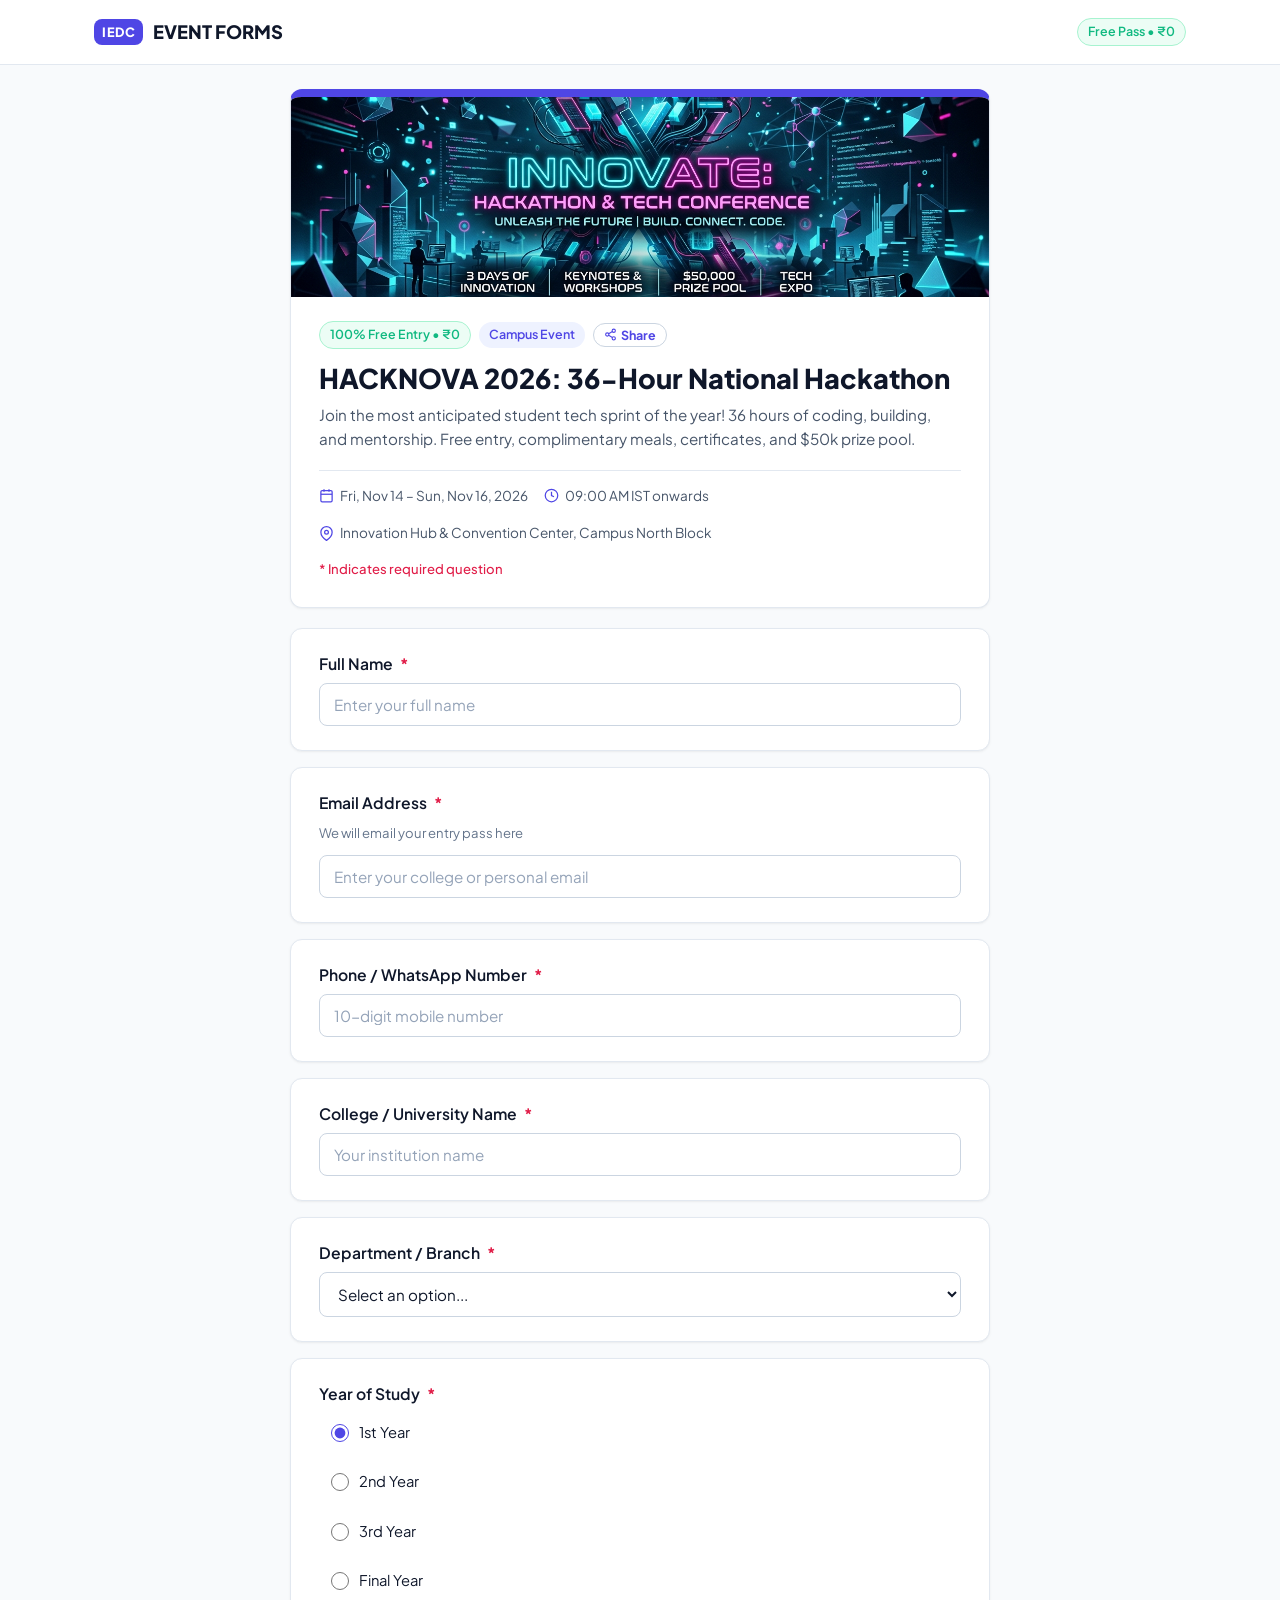
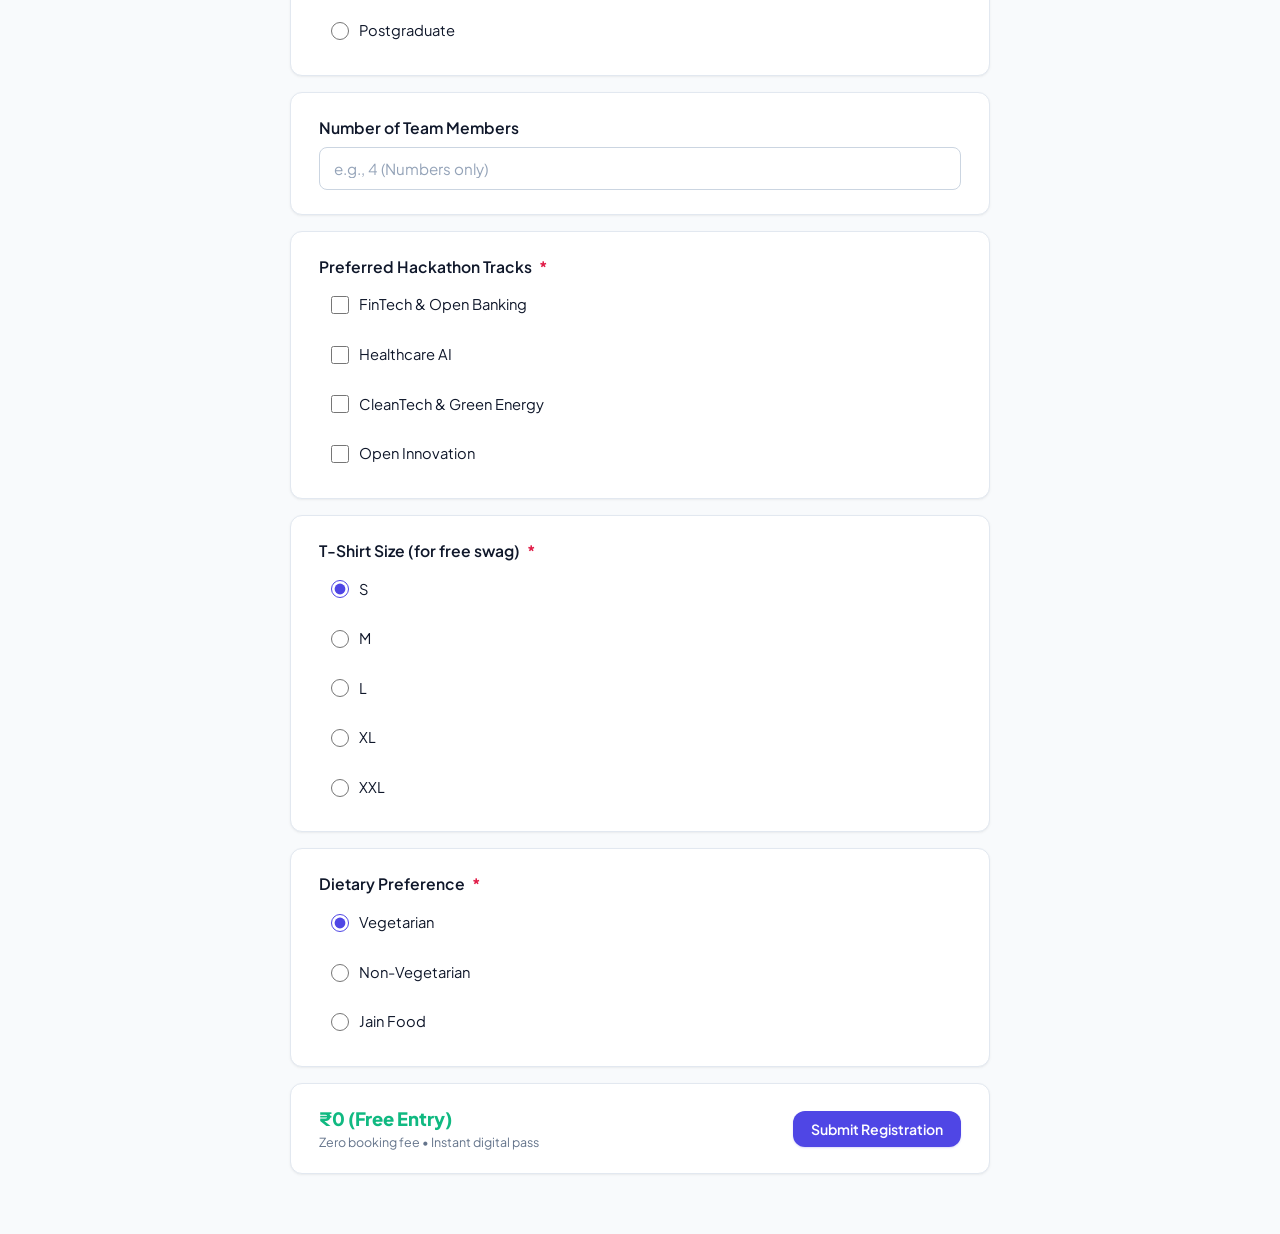
==== index.html @ e917425f "fix: resolve cross-device form link sharing and robust clipboard copying" ====
<!DOCTYPE html>
<html lang="en">
<head>
  <meta charset="UTF-8">
  <meta name="viewport" content="width=device-width, initial-scale=1.0">
  <title>Event Registration | IEDC Forms</title>
  <meta name="description" content="Register for upcoming campus events and hackathons. Free entry and instant digital QR pass.">
  <link rel="icon" href="data:image/svg+xml,<svg xmlns=%22http://www.w3.org/2000/svg%22 viewBox=%220 0 100 100%22><text y=%22.9em%22 font-size=%2290%22>📋</text></svg>">
  <link rel="stylesheet" href="css/light-theme.css">
</head>
<body>

  <!-- Minimal Header -->
  <header class="app-header">
    <div class="app-header-inner">
      <div class="header-brand">
        <span class="brand-badge">IEDC</span>
        <span>EVENT FORMS</span>
      </div>
      <div class="header-actions">
        <span class="pill-badge badge-free">Free Pass • ₹0</span>
      </div>
    </div>
  </header>

  <!-- Main Container -->
  <main class="container-narrow">
    <!-- Active Form View (Shown when form loaded) -->
    <div id="formView">
      <form id="attendeeRegistrationForm">
        <!-- Event Header Card -->
        <div class="form-card form-header-card">
          <img id="formBannerImg" class="form-header-banner" src="assets/images/hackathon.jpg" alt="Event Banner">
          <div class="form-header-content">
            <div class="form-meta-badges">
              <span class="pill-badge badge-free">100% Free Entry • ₹0</span>
              <span class="pill-badge badge-info" id="formCategoryBadge">Campus Event</span>
              <button type="button" class="pill-badge" id="btnShareFormTop" style="cursor:pointer; background:#fff; border:1px solid #cbd5e1; color:var(--primary); font-weight:700; display:inline-flex; align-items:center; gap:4px;" title="Share this registration form">
                <svg width="13" height="13" viewBox="0 0 24 24" fill="none" stroke="currentColor" stroke-width="2"><circle cx="18" cy="5" r="3"></circle><circle cx="6" cy="12" r="3"></circle><circle cx="18" cy="19" r="3"></circle><line x1="8.59" y1="13.51" x2="15.42" y2="17.49"></line><line x1="15.41" y1="6.51" x2="8.59" y2="10.49"></line></svg>
                <span>Share</span>
              </button>
            </div>
            <h1 class="form-title" id="formTitle">Loading Event Form...</h1>
            <p class="form-description" id="formDesc"></p>

            <div class="form-event-details-bar">
              <div class="form-event-detail-item" id="formDateItem">
                <svg width="15" height="15" viewBox="0 0 24 24" fill="none" stroke="currentColor" stroke-width="2"><rect x="3" y="4" width="18" height="18" rx="2" ry="2"></rect><line x1="16" y1="2" x2="16" y2="6"></line><line x1="8" y1="2" x2="8" y2="6"></line><line x1="3" y1="10" x2="21" y2="10"></line></svg>
                <span id="formDateText">Date TBD</span>
              </div>
              <div class="form-event-detail-item" id="formTimeItem">
                <svg width="15" height="15" viewBox="0 0 24 24" fill="none" stroke="currentColor" stroke-width="2"><circle cx="12" cy="12" r="10"></circle><polyline points="12 6 12 12 16 14"></polyline></svg>
                <span id="formTimeText">Time TBD</span>
              </div>
              <div class="form-event-detail-item" id="formVenueItem">
                <svg width="15" height="15" viewBox="0 0 24 24" fill="none" stroke="currentColor" stroke-width="2"><path d="M21 10c0 7-9 13-9 13s-9-6-9-13a9 9 0 0 1 18 0z"></path><circle cx="12" cy="10" r="3"></circle></svg>
                <span id="formVenueText">Venue TBD</span>
              </div>
            </div>

            <div class="req-notice">* Indicates required question</div>
          </div>
        </div>

        <!-- Dynamic Questions Container -->
        <div id="questionsContainer">
          <!-- Questions injected dynamically -->
        </div>

        <!-- Submit & Order Summary Card -->
        <div class="submit-card">
          <div class="fee-summary">
            <span class="fee-amount">₹0 (Free Entry)</span>
            <span class="fee-sub">Zero booking fee • Instant digital pass</span>
          </div>
          <button type="submit" class="btn btn-primary" id="btnSubmitForm">
            <span id="submitSpinner" style="display:none; width:14px; height:14px; border:2px solid #fff; border-top-color:transparent; border-radius:50%; animation: spin 0.8s linear infinite;"></span>
            <span id="submitBtnText">Submit Registration</span>
          </button>
        </div>
      </form>
    </div>

    <!-- Confirmation / E-Ticket View (Shown upon submission) -->
    <div id="confirmationView" style="display:none;">
      <div class="form-card confirmation-container">
        <div class="success-icon-badge">
          <svg width="32" height="32" viewBox="0 0 24 24" fill="none" stroke="currentColor" stroke-width="2.5">
            <polyline points="20 6 9 17 4 12"></polyline>
          </svg>
        </div>
        <h2 style="font-size:1.5rem; font-weight:800; color:var(--text-main); margin-bottom:6px;">
          Your registration is confirmed!
        </h2>
        <p style="color:var(--text-secondary); font-size:0.95rem; margin-bottom:20px;">
          Your response has been recorded and synced to Google Sheets. Here is your digital entry pass:
        </p>

        <!-- BookMyShow Light E-Ticket Pass -->
        <div class="ticket-light-pass" id="ticketPassElement">
          <div class="ticket-light-header">
            <span class="ticket-pass-brand">IEDC EVENT PASS</span>
            <span class="ticket-pass-badge">VERIFIED • ₹0 FREE</span>
          </div>

          <div class="ticket-light-body">
            <div class="ticket-id-pill" id="ticketBookingId">IEDC-0000</div>
            <h3 class="ticket-ev-name" id="ticketEventTitle">Event Title</h3>

            <div class="ticket-details-table">
              <div class="ticket-detail-item">
                <span class="ticket-detail-label">Attendee</span>
                <span class="ticket-detail-val" id="ticketAttendeeName">Name</span>
              </div>
              <div class="ticket-detail-item">
                <span class="ticket-detail-label">Fee</span>
                <span class="ticket-detail-val" style="color:var(--accent-green);">₹0 (Complimentary)</span>
              </div>
              <div class="ticket-detail-item">
                <span class="ticket-detail-label">Date</span>
                <span class="ticket-detail-val" id="ticketDateVal">Date</span>
              </div>
              <div class="ticket-detail-item">
                <span class="ticket-detail-label">Time</span>
                <span class="ticket-detail-val" id="ticketTimeVal">Time</span>
              </div>
              <div class="ticket-detail-item" style="grid-column: span 2;">
                <span class="ticket-detail-label">Venue</span>
                <span class="ticket-detail-val" id="ticketVenueVal">Venue</span>
              </div>
            </div>
          </div>

          <!-- Perforated Tear Line -->
          <div class="ticket-tear-strip">
            <div class="ticket-tear-line"></div>
          </div>

          <!-- QR Code Section -->
          <div class="ticket-qr-strip">
            <div class="qr-canvas-holder" id="ticketQrHolder">
              <!-- QR Code generated here -->
            </div>
            <div style="flex:1;">
              <h4 style="font-size:0.92rem; font-weight:700; color:var(--text-main); margin-bottom:4px;">
                Check-in QR Code
              </h4>
              <p style="font-size:0.8rem; color:var(--text-muted); line-height:1.4;">
                Present this QR code or downloaded pass at the entrance desk for seamless verification.
              </p>
            </div>
          </div>
        </div>

        <!-- Ticket Actions -->
        <div style="display:flex; flex-wrap:wrap; gap:10px; justify-content:center; margin-top:24px;">
          <button class="btn btn-primary" onclick="window.print()">
            <svg width="16" height="16" viewBox="0 0 24 24" fill="none" stroke="currentColor" stroke-width="2"><path d="M21 15v4a2 2 0 0 1-2 2H5a2 2 0 0 1-2-2v-4"></path><polyline points="7 10 12 15 17 10"></polyline><line x1="12" y1="15" x2="12" y2="3"></line></svg>
            <span>Print / Save Pass (PDF)</span>
          </button>
          <a class="btn btn-secondary" id="btnAddToCalendar" target="_blank" rel="noopener">
            <svg width="16" height="16" viewBox="0 0 24 24" fill="none" stroke="currentColor" stroke-width="2"><rect x="3" y="4" width="18" height="18" rx="2" ry="2"></rect><line x1="16" y1="2" x2="16" y2="6"></line><line x1="8" y1="2" x2="8" y2="6"></line><line x1="3" y1="10" x2="21" y2="10"></line></svg>
            <span>Google Calendar</span>
          </a>
          <button class="btn btn-secondary" id="btnShareEvent" type="button">
            <svg width="16" height="16" viewBox="0 0 24 24" fill="none" stroke="currentColor" stroke-width="2"><circle cx="18" cy="5" r="3"></circle><circle cx="6" cy="12" r="3"></circle><circle cx="18" cy="19" r="3"></circle><line x1="8.59" y1="13.51" x2="15.42" y2="17.49"></line><line x1="15.41" y1="6.51" x2="8.59" y2="10.49"></line></svg>
            <span>Share Event Link</span>
          </button>
          <button class="btn btn-secondary" id="btnSubmitAnother">
            <span>Submit Another Response</span>
          </button>
        </div>
      </div>
    </div>

    <!-- Error State (If form not found) -->
    <div id="formErrorView" class="form-card" style="display:none; text-align:center; padding:40px 20px;">
      <h2 style="color:var(--accent-rose); margin-bottom:8px;">Form Not Found</h2>
      <p style="color:var(--text-muted); margin-bottom:16px;">The requested event registration form does not exist or may have expired.</p>
      <div id="availableEventsList" style="margin-bottom:16px;"></div>
      <a href="index.html" class="btn btn-secondary">View Available Events</a>
    </div>
  </main>

  <!-- Toast -->
  <div class="light-toast" id="lightToast">
    <svg width="18" height="18" viewBox="0 0 24 24" fill="none" stroke="#10b981" stroke-width="2">
      <polyline points="20 6 9 17 4 12"></polyline>
    </svg>
    <span id="toastMsg">Response recorded</span>
  </div>

  <style>
    @keyframes spin {
      to { transform: rotate(360deg); }
    }
  </style>

  <!-- Scripts -->
  <script src="js/qrcode.min.js"></script>
  <script src="js/forms-store.js"></script>
  <script>
    (function () {
      'use strict';

      // 1. Determine active form from URL parameter ?form=..., encoded data &d=..., or default to first
      const params = new URLSearchParams(window.location.search);
      const formId = params.get('form') || params.get('id');

      // Check URL query and hash for self-contained encoded data
      let urlData = params.get('d') || params.get('data');
      if (!urlData && window.location.hash) {
        try {
          const hashParams = new URLSearchParams(window.location.hash.replace(/^#/, ''));
          urlData = hashParams.get('d') || hashParams.get('data');
        } catch (e) {}
      }

      let currentForm = null;

      // A. Self-contained encoded form data (Works instantly on ANY device when shared)
      if (urlData) {
        try {
          const decoded = FormsStore.decodeFormFromUrl(urlData);
          if (decoded && decoded.id && decoded.title) {
            FormsStore.saveForm(decoded); // Save/cache in recipient's browser
            currentForm = decoded;
          }
        } catch (err) {
          console.warn("Could not parse form from URL data:", err);
        }
      }

      // B. Look up form by ID from local storage / catalog
      if (!currentForm && formId) {
        currentForm = FormsStore.getFormById(formId);
      }

      // C. Fallback: If no specific form was requested, display the first available form
      if (!currentForm && !formId) {
        const allForms = FormsStore.getForms();
        currentForm = allForms[0];
      }

      const dom = {
        formView: document.getElementById('formView'),
        confirmationView: document.getElementById('confirmationView'),
        formErrorView: document.getElementById('formErrorView'),
        availableEventsList: document.getElementById('availableEventsList'),
        formBannerImg: document.getElementById('formBannerImg'),
        formCategoryBadge: document.getElementById('formCategoryBadge'),
        btnShareFormTop: document.getElementById('btnShareFormTop'),
        formTitle: document.getElementById('formTitle'),
        formDesc: document.getElementById('formDesc'),
        formDateText: document.getElementById('formDateText'),
        formTimeText: document.getElementById('formTimeText'),
        formVenueText: document.getElementById('formVenueText'),
        questionsContainer: document.getElementById('questionsContainer'),
        attendeeRegistrationForm: document.getElementById('attendeeRegistrationForm'),
        btnSubmitForm: document.getElementById('btnSubmitForm'),
        submitBtnText: document.getElementById('submitBtnText'),
        submitSpinner: document.getElementById('submitSpinner'),
        
        // Confirmation ticket
        ticketBookingId: document.getElementById('ticketBookingId'),
        ticketEventTitle: document.getElementById('ticketEventTitle'),
        ticketAttendeeName: document.getElementById('ticketAttendeeName'),
        ticketDateVal: document.getElementById('ticketDateVal'),
        ticketTimeVal: document.getElementById('ticketTimeVal'),
        ticketVenueVal: document.getElementById('ticketVenueVal'),
        ticketQrHolder: document.getElementById('ticketQrHolder'),
        btnAddToCalendar: document.getElementById('btnAddToCalendar'),
        btnShareEvent: document.getElementById('btnShareEvent'),
        btnSubmitAnother: document.getElementById('btnSubmitAnother'),
        lightToast: document.getElementById('lightToast'),
        toastMsg: document.getElementById('toastMsg')
      };

      if (!currentForm) {
        dom.formView.style.display = 'none';
        dom.formErrorView.style.display = 'block';
        const forms = FormsStore.getForms();
        if (dom.availableEventsList && forms && forms.length > 0) {
          dom.availableEventsList.innerHTML = `
            <div style="margin-top:16px; text-align:left; max-width:400px; margin-left:auto; margin-right:auto;">
              <div style="font-size:0.82rem; font-weight:700; color:var(--text-secondary); margin-bottom:8px; text-transform:uppercase; letter-spacing:0.04em;">Available Events:</div>
              ${forms.map(f => `
                <a href="${FormsStore.getShareableUrl(f)}" style="display:block; padding:10px 14px; margin-bottom:8px; background:#f8fafc; border:1px solid #cbd5e1; border-radius:8px; text-decoration:none; color:var(--text-main); font-weight:600; font-size:0.88rem; transition:all 0.15s ease;">
                  📅 ${f.title}
                </a>
              `).join('')}
            </div>
          `;
        }
        return;
      }

      // 2. Populate Header
      document.title = `${currentForm.title} | Registration`;
      dom.formBannerImg.src = currentForm.bannerUrl || 'assets/images/hackathon.jpg';
      dom.formTitle.textContent = currentForm.title;
      dom.formDesc.textContent = currentForm.description || '';
      dom.formDateText.textContent = currentForm.dateStr || 'Date TBD';
      dom.formTimeText.textContent = currentForm.timeStr || 'Time TBD';
      dom.formVenueText.textContent = currentForm.venue || 'Venue TBD';

      // 3. Render Questions (Google Forms Style)
      renderQuestions(currentForm.questions || []);

      function renderQuestions(questions) {
        let html = '';
        questions.forEach((q, idx) => {
          const isReq = q.required;
          const reqStar = isReq ? '<span class="req-star">*</span>' : '';
          const help = q.helpText ? `<div class="question-help">${q.helpText}</div>` : '';
          const fieldId = `q_input_${idx}`;

          html += `<div class="question-card" id="qcard_${idx}">`;
          html += `<label class="question-label" for="${fieldId}">${q.title} ${reqStar}</label>`;
          if (help) html += help;

          // Number Only question (requested specifically!)
          if (q.type === 'number') {
            html += `<input type="number" class="form-control" id="${fieldId}" name="${q.title}" placeholder="${q.placeholder || 'Enter a number...'}" ${isReq ? 'required' : ''}>`;
          }
          // Single select (Radio)
          else if (q.type === 'single_select') {
            const options = q.options || ['Option 1', 'Option 2'];
            html += `<div class="options-group">`;
            options.forEach((opt, oIdx) => {
              html += `
                <label class="option-item">
                  <input type="radio" name="${q.title}" value="${opt}" ${isReq && oIdx === 0 ? 'checked' : ''} ${isReq ? 'required' : ''}>
                  <span>${opt}</span>
                </label>
              `;
            });
            html += `</div>`;
          }
          // Multiple select (Checkboxes)
          else if (q.type === 'multiple_select') {
            const options = q.options || ['Option 1', 'Option 2'];
            html += `<div class="options-group">`;
            options.forEach(opt => {
              html += `
                <label class="option-item">
                  <input type="checkbox" name="${q.title}" value="${opt}">
                  <span>${opt}</span>
                </label>
              `;
            });
            html += `</div>`;
          }
          // Dropdown (Select)
          else if (q.type === 'dropdown') {
            const options = q.options || ['Option 1', 'Option 2'];
            html += `<select class="form-control" id="${fieldId}" name="${q.title}" ${isReq ? 'required' : ''}>`;
            html += `<option value="" disabled selected>Select an option...</option>`;
            options.forEach(opt => {
              html += `<option value="${opt}">${opt}</option>`;
            });
            html += `</select>`;
          }
          // Paragraph / Textarea
          else if (q.type === 'paragraph' || q.type === 'textarea') {
            html += `<textarea class="form-control" id="${fieldId}" name="${q.title}" placeholder="${q.placeholder || 'Your answer...'}" ${isReq ? 'required' : ''}></textarea>`;
          }
          // Email
          else if (q.type === 'email') {
            html += `<input type="email" class="form-control" id="${fieldId}" name="${q.title}" placeholder="${q.placeholder || 'example@gmail.com'}" ${isReq ? 'required' : ''}>`;
          }
          // Tel
          else if (q.type === 'tel') {
            html += `<input type="tel" class="form-control" id="${fieldId}" name="${q.title}" placeholder="${q.placeholder || 'Mobile number'}" ${isReq ? 'required' : ''}>`;
          }
          // Standard Short Text
          else {
            html += `<input type="text" class="form-control" id="${fieldId}" name="${q.title}" placeholder="${q.placeholder || 'Your answer...'}" ${isReq ? 'required' : ''}>`;
          }

          html += `</div>`;
        });

        dom.questionsContainer.innerHTML = html;
      }

      // 4. Form Submit Handler
      dom.attendeeRegistrationForm.addEventListener('submit', async function (e) {
        e.preventDefault();

        // Loading state
        dom.btnSubmitForm.disabled = true;
        dom.submitSpinner.style.display = 'inline-block';
        dom.submitBtnText.textContent = 'Submitting...';

        // Gather answers
        const formData = new FormData(dom.attendeeRegistrationForm);
        const answers = {};

        for (const [key, value] of formData.entries()) {
          if (answers[key]) {
            if (Array.isArray(answers[key])) {
              answers[key].push(value);
            } else {
              answers[key] = [answers[key], value];
            }
          } else {
            answers[key] = value;
          }
        }

        // Save & send to Google Sheets
        const record = await FormsStore.recordSubmission(currentForm, answers);

        // Reset submit button
        dom.btnSubmitForm.disabled = false;
        dom.submitSpinner.style.display = 'none';
        dom.submitBtnText.textContent = 'Submit Registration';

        // Show Confirmation & Ticket
        showConfirmation(record, currentForm);
      });

      // 5. Show Confirmation with E-Ticket & QR Code
      function showConfirmation(record, form) {
        dom.formView.style.display = 'none';
        dom.confirmationView.style.display = 'block';
        window.scrollTo({ top: 0, behavior: 'smooth' });

        // Populate Ticket
        dom.ticketBookingId.textContent = record['Booking ID'];
        dom.ticketEventTitle.textContent = form.title;
        dom.ticketAttendeeName.textContent = record['Full Name'] || record['Name'] || record['full_name'] || Object.values(record)[6] || 'Registered Attendee';
        dom.ticketDateVal.textContent = form.dateStr || 'Confirmed';
        dom.ticketTimeVal.textContent = form.timeStr || '09:00 AM';
        dom.ticketVenueVal.textContent = form.venue || 'Campus Auditorium';

        // Generate Scannable QR Code
        dom.ticketQrHolder.innerHTML = '';
        try {
          const qrText = `IEDC PASS: ${record['Booking ID']} | Event: ${form.title} | Attendee: ${dom.ticketAttendeeName.textContent} | Status: CONFIRMED FREE PASS`;
          new QRCode(dom.ticketQrHolder, {
            text: qrText,
            width: 90,
            height: 90,
            colorDark: '#0f172a',
            colorLight: '#ffffff',
            correctLevel: QRCode.CorrectLevel.M
          });
        } catch (err) {
          console.warn("QR code render note:", err);
        }

        // Configure Google Calendar Link
        const gCalUrl = `https://calendar.google.com/calendar/render?action=TEMPLATE&text=${encodeURIComponent(form.title)}&details=${encodeURIComponent(form.description || '')}&location=${encodeURIComponent(form.venue || '')}`;
        dom.btnAddToCalendar.href = gCalUrl;

        showToast("Registration saved successfully!");
      }

      dom.btnSubmitAnother.addEventListener('click', () => {
        dom.attendeeRegistrationForm.reset();
        dom.confirmationView.style.display = 'none';
        dom.formView.style.display = 'block';
        window.scrollTo({ top: 0, behavior: 'smooth' });
      });

      function copyToClipboard(text) {
        if (navigator.clipboard && window.isSecureContext) {
          return navigator.clipboard.writeText(text).catch(() => fallbackCopy(text));
        }
        return fallbackCopy(text);
      }

      function fallbackCopy(text) {
        return new Promise((resolve, reject) => {
          try {
            const textarea = document.createElement('textarea');
            textarea.value = text;
            textarea.style.position = 'fixed';
            textarea.style.left = '-999999px';
            textarea.style.top = '-999999px';
            document.body.appendChild(textarea);
            textarea.focus();
            textarea.select();
            const success = document.execCommand('copy');
            document.body.removeChild(textarea);
            if (success) resolve();
            else reject(new Error('Copy command failed'));
          } catch (err) {
            reject(err);
          }
        });
      }

      function shareEvent() {
        if (!currentForm) return;
        const shareUrl = FormsStore.getShareableUrl(currentForm);
        if (navigator.share) {
          navigator.share({
            title: currentForm.title,
            text: `Register for ${currentForm.title} - Free Digital Entry Pass!`,
            url: shareUrl
          }).catch(() => {
            copyToClipboard(shareUrl).then(() => showToast('Shareable link copied to clipboard!'));
          });
        } else {
          copyToClipboard(shareUrl).then(() => {
            showToast('Shareable link copied to clipboard!');
          }).catch(() => {
            window.prompt('Copy this shareable link:', shareUrl);
          });
        }
      }

      if (dom.btnShareFormTop) dom.btnShareFormTop.addEventListener('click', shareEvent);
      if (dom.btnShareEvent) dom.btnShareEvent.addEventListener('click', shareEvent);

      function showToast(text) {
        dom.toastMsg.textContent = text;
        dom.lightToast.classList.add('show');
        setTimeout(() => dom.lightToast.classList.remove('show'), 3500);
      }

    })();
  </script>
</body>
</html>
---- css/light-theme.css ----
/* ==========================================================================
   IEDC REGISTRATION FORMS - MINIMAL & CLEAN LIGHT DESIGN SYSTEM
   ========================================================================== */

@import url('https://fonts.googleapis.com/css2?family=Plus+Jakarta+Sans:wght@400;500;600;700;800&family=Inter:wght@400;500;600;700&display=swap');

:root {
  /* Clean Light Theme Palette */
  --bg-page: #f8fafc;
  --bg-surface: #ffffff;
  --bg-subtle: #f1f5f9;
  --bg-hover: #e2e8f0;

  --border-color: #e2e8f0;
  --border-focus: #4f46e5;

  /* Primary Brand Accents */
  --primary: #4f46e5;
  --primary-hover: #4338ca;
  --primary-light: #eef2ff;
  --primary-focus-ring: rgba(79, 70, 229, 0.18);

  --accent-rose: #e11d48;
  --accent-rose-light: #ffe4e6;
  --accent-green: #10b981;
  --accent-green-light: #ecfdf5;
  --accent-amber: #f59e0b;
  --accent-amber-light: #fffbeb;

  /* Typography */
  --text-main: #0f172a;
  --text-secondary: #475569;
  --text-muted: #64748b;
  --text-light: #94a3b8;

  /* Geometry & Shadows */
  --radius-sm: 8px;
  --radius-md: 12px;
  --radius-lg: 18px;
  --radius-full: 9999px;

  --shadow-subtle: 0 1px 3px 0 rgba(0, 0, 0, 0.05), 0 1px 2px -1px rgba(0, 0, 0, 0.05);
  --shadow-card: 0 4px 6px -1px rgba(0, 0, 0, 0.05), 0 2px 4px -2px rgba(0, 0, 0, 0.05);
  --shadow-elevated: 0 12px 24px -4px rgba(0, 0, 0, 0.08), 0 4px 8px -4px rgba(0, 0, 0, 0.04);
  --shadow-modal: 0 20px 40px -8px rgba(15, 23, 42, 0.16);

  --transition: all 0.2s cubic-bezier(0.16, 1, 0.3, 1);
}

*, *::before, *::after {
  box-sizing: border-box;
  margin: 0;
  padding: 0;
}

html {
  font-family: 'Plus Jakarta Sans', -apple-system, BlinkMacSystemFont, 'Segoe UI', Roboto, sans-serif;
  background-color: var(--bg-page);
  color: var(--text-main);
  scroll-behavior: smooth;
}

body {
  min-height: 100vh;
  display: flex;
  flex-direction: column;
  background-color: var(--bg-page);
  line-height: 1.6;
}

a {
  color: inherit;
  text-decoration: none;
}

button, input, select, textarea {
  font-family: inherit;
}

button {
  cursor: pointer;
  border: none;
  background: none;
}

.container-narrow {
  width: 100%;
  max-width: 740px;
  margin: 0 auto;
  padding: 24px 20px 60px;
}

.container-wide {
  width: 100%;
  max-width: 1140px;
  margin: 0 auto;
  padding: 24px 20px 60px;
}

/* ==========================================================================
   CLEAN LIGHT APP HEADER
   ========================================================================== */
.app-header {
  background: var(--bg-surface);
  border-bottom: 1px solid var(--border-color);
  position: sticky;
  top: 0;
  z-index: 50;
}

.app-header-inner {
  display: flex;
  align-items: center;
  justify-content: space-between;
  height: 64px;
  padding: 0 24px;
  max-width: 1140px;
  margin: 0 auto;
}

.header-brand {
  display: flex;
  align-items: center;
  gap: 10px;
  font-weight: 800;
  font-size: 1.15rem;
  color: var(--text-main);
}

.brand-badge {
  background: var(--primary);
  color: #fff;
  padding: 3px 8px;
  border-radius: var(--radius-sm);
  font-size: 0.8rem;
  font-weight: 800;
  letter-spacing: 0.5px;
}

.header-actions {
  display: flex;
  align-items: center;
  gap: 12px;
}

/* Buttons */
.btn {
  display: inline-flex;
  align-items: center;
  justify-content: center;
  gap: 8px;
  padding: 9px 18px;
  font-size: 0.88rem;
  font-weight: 600;
  border-radius: var(--radius-md);
  transition: var(--transition);
  white-space: nowrap;
}

.btn-primary {
  background: var(--primary);
  color: #ffffff;
  box-shadow: 0 1px 2px 0 rgba(79, 70, 229, 0.2);
}

.btn-primary:hover {
  background: var(--primary-hover);
  transform: translateY(-1px);
}

.btn-secondary {
  background: var(--bg-surface);
  color: var(--text-secondary);
  border: 1px solid var(--border-color);
}

.btn-secondary:hover {
  background: var(--bg-subtle);
  color: var(--text-main);
  border-color: #cbd5e1;
}

.btn-danger {
  background: var(--accent-rose-light);
  color: var(--accent-rose);
  border: 1px solid #fecdd3;
}

.btn-danger:hover {
  background: #fecdd3;
}

.btn-sm {
  padding: 6px 12px;
  font-size: 0.8rem;
  border-radius: var(--radius-sm);
}

/* ==========================================================================
   GOOGLE FORMS STYLE FORM CONTAINER & CARDS
   ========================================================================== */
.form-card {
  background: var(--bg-surface);
  border: 1px solid var(--border-color);
  border-radius: var(--radius-md);
  padding: 24px 28px;
  margin-bottom: 20px;
  box-shadow: var(--shadow-subtle);
  position: relative;
  transition: var(--transition);
}

.form-card:hover {
  border-color: #cbd5e1;
}

/* Header Card with Top Accent Strip (Google Forms style) */
.form-header-card {
  border-top: 8px solid var(--primary);
  border-radius: var(--radius-md);
  padding: 0 0 28px 0;
  overflow: hidden;
}

.form-header-banner {
  width: 100%;
  height: 200px;
  object-fit: cover;
  display: block;
}

.form-header-content {
  padding: 24px 28px 0;
}

.form-meta-badges {
  display: flex;
  flex-wrap: wrap;
  align-items: center;
  gap: 8px;
  margin-bottom: 12px;
}

.pill-badge {
  display: inline-flex;
  align-items: center;
  gap: 6px;
  font-size: 0.78rem;
  font-weight: 600;
  padding: 3px 10px;
  border-radius: var(--radius-full);
}

.badge-free {
  background: var(--accent-green-light);
  color: var(--accent-green);
  border: 1px solid #a7f3d0;
}

.badge-info {
  background: var(--primary-light);
  color: var(--primary);
}

.form-title {
  font-size: 1.7rem;
  font-weight: 800;
  color: var(--text-main);
  line-height: 1.25;
  margin-bottom: 8px;
}

.form-description {
  color: var(--text-secondary);
  font-size: 0.95rem;
  line-height: 1.6;
  margin-bottom: 18px;
}

.form-event-details-bar {
  display: flex;
  flex-wrap: wrap;
  gap: 16px;
  padding-top: 14px;
  border-top: 1px solid var(--border-color);
  font-size: 0.85rem;
  color: var(--text-secondary);
}

.form-event-detail-item {
  display: flex;
  align-items: center;
  gap: 6px;
}

.form-event-detail-item svg {
  color: var(--primary);
  flex-shrink: 0;
}

.req-notice {
  font-size: 0.82rem;
  color: var(--accent-rose);
  margin-top: 14px;
  font-weight: 500;
}

/* Question Cards */
.question-card {
  background: var(--bg-surface);
  border: 1px solid var(--border-color);
  border-radius: var(--radius-md);
  padding: 24px 28px;
  margin-bottom: 16px;
  box-shadow: var(--shadow-subtle);
  transition: var(--transition);
}

.question-card:focus-within {
  border-color: var(--border-focus);
  box-shadow: 0 0 0 3px var(--primary-focus-ring);
}

.question-label {
  display: block;
  font-size: 0.98rem;
  font-weight: 600;
  color: var(--text-main);
  margin-bottom: 8px;
  line-height: 1.4;
}

.question-label .req-star {
  color: var(--accent-rose);
  margin-left: 4px;
  font-weight: 700;
}

.question-help {
  font-size: 0.82rem;
  color: var(--text-muted);
  margin-bottom: 12px;
}

/* Inputs */
.form-control {
  width: 100%;
  padding: 11px 14px;
  background: #ffffff;
  border: 1px solid #cbd5e1;
  border-radius: var(--radius-sm);
  font-size: 0.95rem;
  color: var(--text-main);
  transition: var(--transition);
}

.form-control:focus {
  outline: none;
  border-color: var(--primary);
  box-shadow: 0 0 0 3px var(--primary-focus-ring);
}

.form-control::placeholder {
  color: var(--text-light);
}

textarea.form-control {
  min-height: 95px;
  resize: vertical;
}

/* Radio & Checkbox Groups (Google Forms Clean Style) */
.options-group {
  display: flex;
  flex-direction: column;
  gap: 10px;
  margin-top: 8px;
}

.option-item {
  display: flex;
  align-items: center;
  gap: 10px;
  padding: 8px 12px;
  border-radius: var(--radius-sm);
  cursor: pointer;
  transition: background 0.15s ease;
  user-select: none;
}

.option-item:hover {
  background: var(--bg-subtle);
}

.option-item input[type="radio"],
.option-item input[type="checkbox"] {
  width: 18px;
  height: 18px;
  accent-color: var(--primary);
  cursor: pointer;
}

.option-item span {
  font-size: 0.92rem;
  color: var(--text-main);
}

/* Submit Action Card */
.submit-card {
  display: flex;
  align-items: center;
  justify-content: space-between;
  background: var(--bg-surface);
  border: 1px solid var(--border-color);
  border-radius: var(--radius-md);
  padding: 20px 28px;
  box-shadow: var(--shadow-subtle);
}

.fee-summary {
  display: flex;
  flex-direction: column;
}

.fee-amount {
  font-size: 1.15rem;
  font-weight: 800;
  color: var(--accent-green);
}

.fee-sub {
  font-size: 0.78rem;
  color: var(--text-muted);
}

/* ==========================================================================
   CONFIRMATION / E-TICKET PASS (Clean Light BookMyShow Style)
   ========================================================================== */
.confirmation-container {
  text-align: center;
  padding: 30px 10px;
}

.success-icon-badge {
  width: 64px;
  height: 64px;
  background: var(--accent-green-light);
  color: var(--accent-green);
  border-radius: 50%;
  display: inline-flex;
  align-items: center;
  justify-content: center;
  margin-bottom: 16px;
}

.ticket-light-pass {
  background: #ffffff;
  border: 1px solid var(--border-color);
  border-radius: var(--radius-lg);
  box-shadow: var(--shadow-elevated);
  max-width: 480px;
  margin: 24px auto;
  overflow: hidden;
  text-align: left;
  position: relative;
}

.ticket-light-header {
  background: linear-gradient(135deg, var(--primary) 0%, #6366f1 100%);
  color: #fff;
  padding: 16px 22px;
  display: flex;
  align-items: center;
  justify-content: space-between;
}

.ticket-pass-brand {
  font-weight: 800;
  font-size: 0.95rem;
  letter-spacing: 0.5px;
}

.ticket-pass-badge {
  background: rgba(255, 255, 255, 0.2);
  padding: 3px 10px;
  border-radius: var(--radius-full);
  font-size: 0.75rem;
  font-weight: 700;
}

.ticket-light-body {
  padding: 24px 24px 18px;
}

.ticket-id-pill {
  font-size: 0.8rem;
  font-family: monospace;
  font-weight: 700;
  color: var(--primary);
  background: var(--primary-light);
  padding: 3px 8px;
  border-radius: 4px;
  display: inline-block;
  margin-bottom: 10px;
}

.ticket-ev-name {
  font-size: 1.25rem;
  font-weight: 800;
  color: var(--text-main);
  line-height: 1.3;
  margin-bottom: 16px;
}

.ticket-details-table {
  display: grid;
  grid-template-columns: 1fr 1fr;
  gap: 14px;
}

.ticket-detail-item {
  display: flex;
  flex-direction: column;
}

.ticket-detail-label {
  font-size: 0.72rem;
  text-transform: uppercase;
  color: var(--text-muted);
  font-weight: 700;
  letter-spacing: 0.5px;
}

.ticket-detail-val {
  font-size: 0.92rem;
  font-weight: 600;
  color: var(--text-main);
}

/* Light Perforated Tear Line */
.ticket-tear-strip {
  position: relative;
  height: 24px;
  display: flex;
  align-items: center;
  justify-content: center;
  background: #ffffff;
}

.ticket-tear-strip::before, .ticket-tear-strip::after {
  content: '';
  position: absolute;
  top: 50%;
  transform: translateY(-50%);
  width: 24px;
  height: 24px;
  background-color: var(--bg-page);
  border-radius: 50%;
  border: 1px solid var(--border-color);
  z-index: 2;
}

.ticket-tear-strip::before {
  left: -12px;
}

.ticket-tear-strip::after {
  right: -12px;
}

.ticket-tear-line {
  width: 100%;
  border-top: 2px dashed #cbd5e1;
}

.ticket-qr-strip {
  background: #f8fafc;
  padding: 18px 22px;
  display: flex;
  align-items: center;
  gap: 16px;
  border-top: 1px solid #f1f5f9;
}

.qr-canvas-holder {
  background: #ffffff;
  padding: 8px;
  border-radius: var(--radius-sm);
  border: 1px solid var(--border-color);
  display: flex;
  align-items: center;
  justify-content: center;
  flex-shrink: 0;
}

.qr-canvas-holder canvas, .qr-canvas-holder img {
  width: 90px !important;
  height: 90px !important;
  display: block;
}

/* ==========================================================================
   ADMIN LOGIN SCREEN (Minimal & Light)
   ========================================================================= */
.login-screen-wrapper {
  min-height: 80vh;
  display: flex;
  align-items: center;
  justify-content: center;
  padding: 20px;
}

.login-card {
  width: 100%;
  max-width: 400px;
  background: var(--bg-surface);
  border: 1px solid var(--border-color);
  border-radius: var(--radius-lg);
  padding: 36px 32px;
  box-shadow: var(--shadow-elevated);
}

.login-brand-header {
  text-align: center;
  margin-bottom: 28px;
}

.login-brand-badge {
  display: inline-block;
  background: var(--primary);
  color: #fff;
  font-weight: 800;
  padding: 4px 12px;
  border-radius: var(--radius-sm);
  font-size: 0.9rem;
  margin-bottom: 10px;
}

.login-title {
  font-size: 1.4rem;
  font-weight: 800;
  color: var(--text-main);
}

.login-sub {
  font-size: 0.85rem;
  color: var(--text-muted);
  margin-top: 4px;
}

/* ==========================================================================
   ADMIN DASHBOARD & FORM BUILDER (Google / Zoho Forms Style)
   ========================================================================== */
.admin-tabs-bar {
  display: flex;
  align-items: center;
  gap: 8px;
  margin-bottom: 24px;
  border-bottom: 1px solid var(--border-color);
  padding-bottom: 12px;
}

.admin-tab-btn {
  padding: 8px 16px;
  font-size: 0.88rem;
  font-weight: 600;
  color: var(--text-secondary);
  border-radius: var(--radius-md);
  transition: var(--transition);
}

.admin-tab-btn:hover {
  background: var(--bg-subtle);
  color: var(--text-main);
}

.admin-tab-btn.active {
  background: var(--primary-light);
  color: var(--primary);
}

/* Prebuilt Questions Quick Selector Grid */
.prebuilt-picker-box {
  background: var(--bg-subtle);
  border: 1px dashed var(--border-color);
  border-radius: var(--radius-md);
  padding: 16px;
  margin-bottom: 24px;
}

.prebuilt-picker-title {
  font-size: 0.84rem;
  font-weight: 700;
  text-transform: uppercase;
  color: var(--primary);
  margin-bottom: 10px;
  display: flex;
  align-items: center;
  gap: 6px;
}

.prebuilt-chips-grid {
  display: flex;
  flex-wrap: wrap;
  gap: 8px;
}

.chip-add-btn {
  background: var(--bg-surface);
  border: 1px solid var(--border-color);
  padding: 6px 12px;
  border-radius: var(--radius-full);
  font-size: 0.8rem;
  font-weight: 600;
  color: var(--text-main);
  display: inline-flex;
  align-items: center;
  gap: 6px;
  transition: var(--transition);
}

.chip-add-btn:hover {
  border-color: var(--primary);
  color: var(--primary);
  background: #ffffff;
  transform: translateY(-1px);
}

/* Builder Question Card */
.builder-question-card {
  background: var(--bg-surface);
  border: 1px solid var(--border-color);
  border-radius: var(--radius-md);
  padding: 20px;
  margin-bottom: 16px;
  box-shadow: var(--shadow-subtle);
  position: relative;
  transition: var(--transition);
}

.builder-question-card:hover {
  border-color: #cbd5e1;
}

.builder-question-top {
  display: flex;
  align-items: center;
  justify-content: space-between;
  gap: 12px;
  margin-bottom: 14px;
}

.builder-question-index {
  font-size: 0.8rem;
  font-weight: 700;
  color: var(--text-muted);
  width: 24px;
}

.builder-question-inputs {
  display: grid;
  grid-template-columns: 1fr 180px;
  gap: 12px;
  flex: 1;
}

@media (max-width: 640px) {
  .builder-question-inputs {
    grid-template-columns: 1fr;
  }
}

.builder-options-list {
  display: flex;
  flex-direction: column;
  gap: 8px;
  margin-top: 12px;
  padding-left: 32px;
}

.builder-option-row {
  display: flex;
  align-items: center;
  gap: 8px;
}

.builder-question-bottom {
  display: flex;
  align-items: center;
  justify-content: space-between;
  border-top: 1px solid #f1f5f9;
  padding-top: 12px;
  margin-top: 14px;
}

/* Switch toggle */
.switch-label {
  display: flex;
  align-items: center;
  gap: 8px;
  font-size: 0.82rem;
  font-weight: 600;
  color: var(--text-secondary);
  cursor: pointer;
}

.switch-label input {
  width: 16px;
  height: 16px;
  accent-color: var(--primary);
}

/* Admin Data Table */
.data-table-card {
  background: var(--bg-surface);
  border: 1px solid var(--border-color);
  border-radius: var(--radius-md);
  overflow: hidden;
  box-shadow: var(--shadow-subtle);
}

.data-table-header {
  padding: 16px 20px;
  border-bottom: 1px solid var(--border-color);
  display: flex;
  align-items: center;
  justify-content: space-between;
  background: #fafafa;
}

.table-responsive {
  overflow-x: auto;
}

.clean-table {
  width: 100%;
  border-collapse: collapse;
  text-align: left;
  font-size: 0.88rem;
}

.clean-table th {
  background: #f8fafc;
  padding: 12px 16px;
  font-weight: 700;
  color: var(--text-secondary);
  border-bottom: 1px solid var(--border-color);
  white-space: nowrap;
}

.clean-table td {
  padding: 12px 16px;
  border-bottom: 1px solid var(--border-color);
  color: var(--text-main);
  white-space: nowrap;
}

.clean-table tr:hover td {
  background: #f8fafc;
}

/* Toast */
.light-toast {
  position: fixed;
  bottom: 24px;
  right: 24px;
  background: #0f172a;
  color: #ffffff;
  padding: 12px 20px;
  border-radius: var(--radius-md);
  box-shadow: var(--shadow-elevated);
  font-size: 0.88rem;
  font-weight: 500;
  display: flex;
  align-items: center;
  gap: 10px;
  z-index: 1000;
  transform: translateY(80px);
  opacity: 0;
  transition: var(--transition);
}

.light-toast.show {
  transform: translateY(0);
  opacity: 1;
}

/* Print Styles */
@media print {
  body {
    background: #fff;
  }
  .app-header, .submit-card, .btn, .admin-tabs-bar {
    display: none !important;
  }
  .ticket-light-pass {
    box-shadow: none !important;
    border: 1px solid #000 !important;
    margin: 0 auto !important;
  }
}
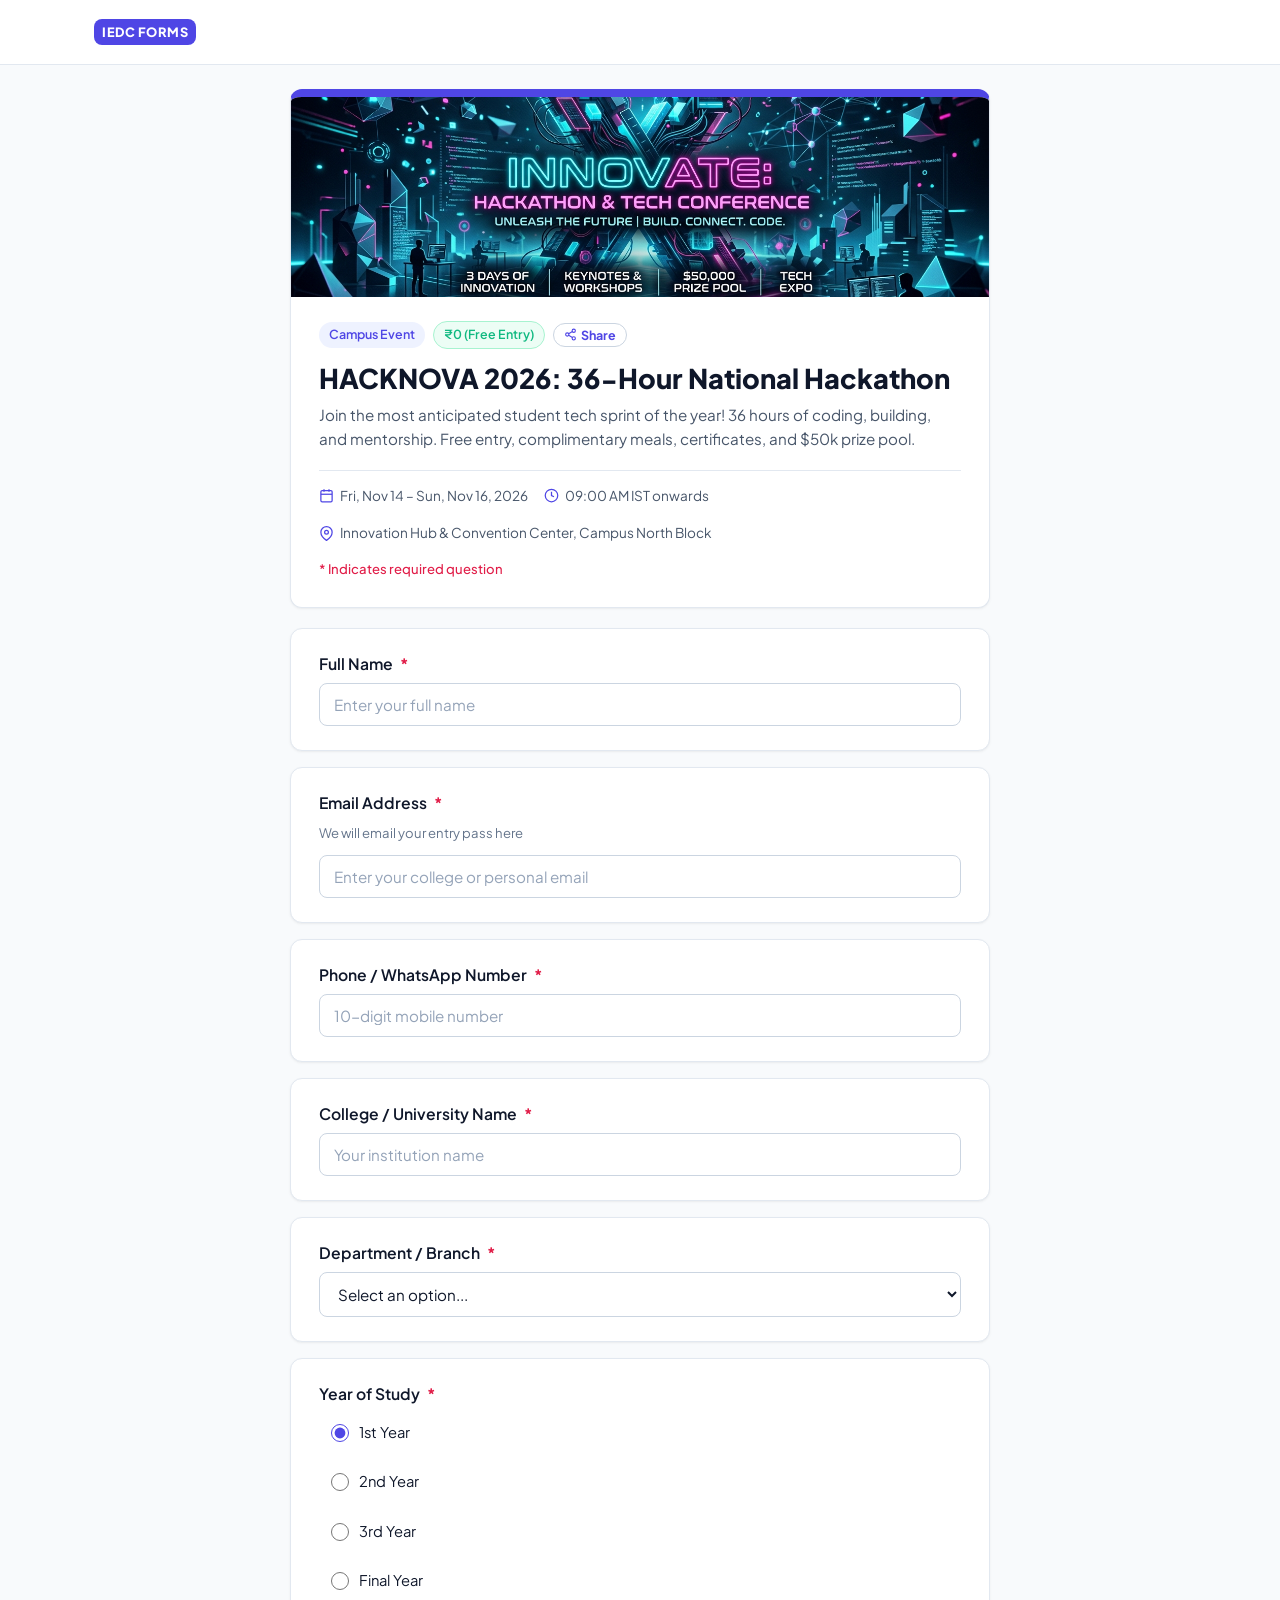
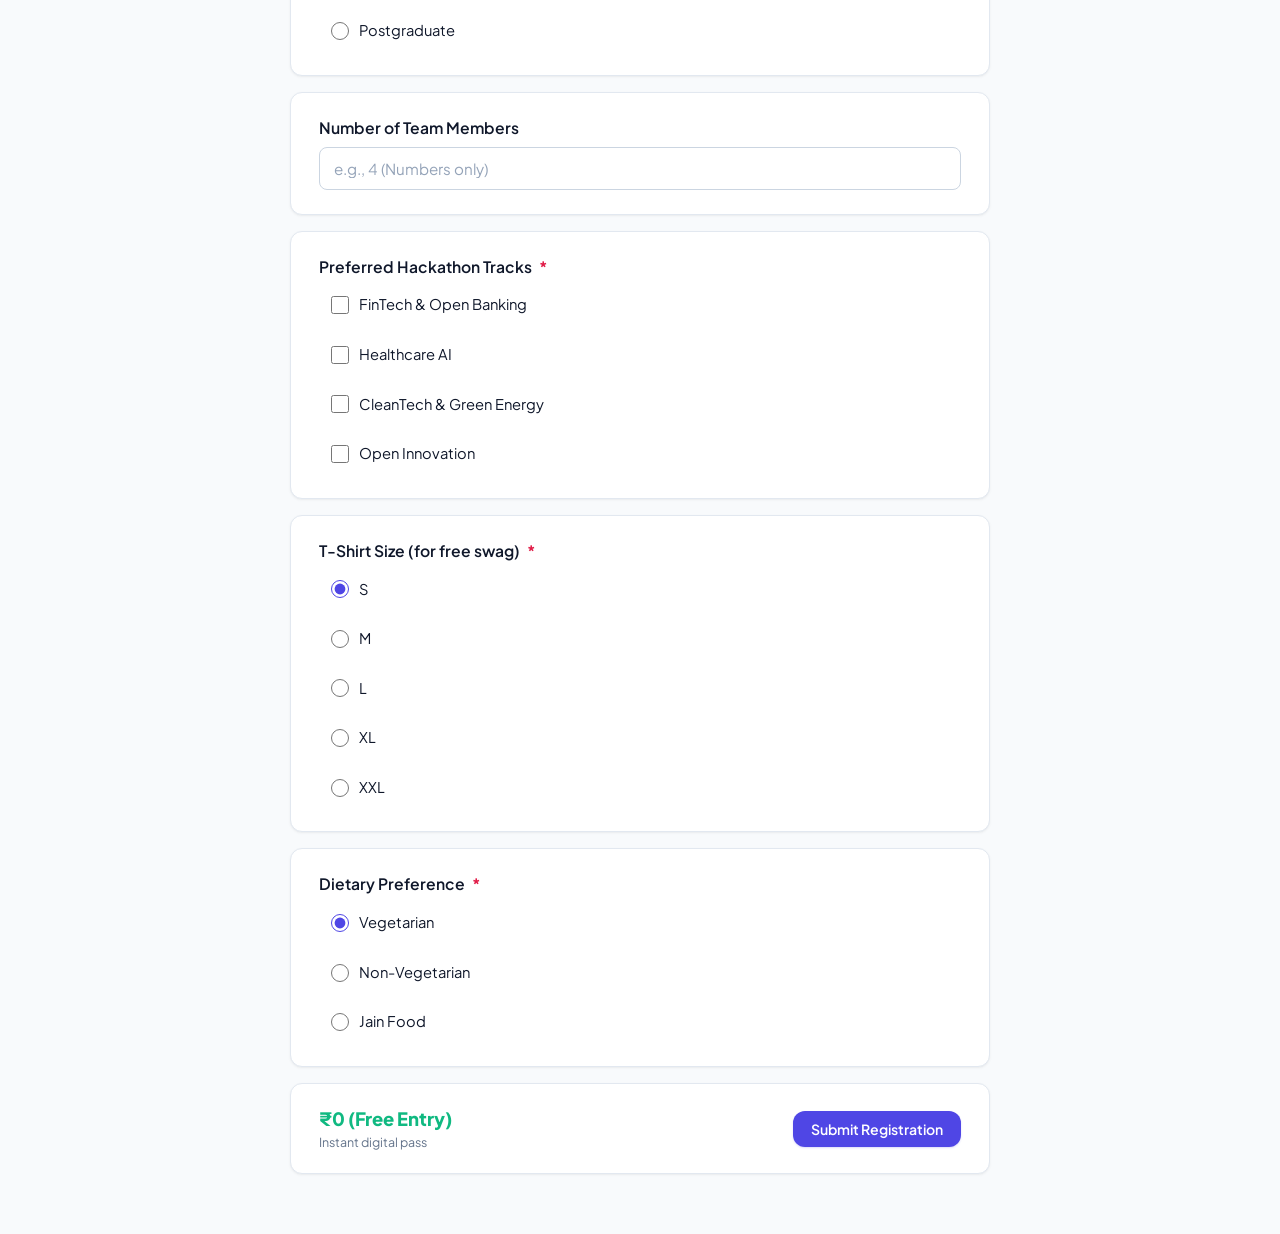
==== commit eed436f2: "Add ultra-short URLs, Google Sheets cloud form sync, and compact cross-device link encoding" ====
--- a/index.html
+++ b/index.html
@@ -5,7 +5,7 @@
   <meta name="viewport" content="width=device-width, initial-scale=1.0">
   <title>Event Registration | IEDC Forms</title>
   <meta name="description" content="Register for upcoming campus events and hackathons. Free entry and instant digital QR pass.">
-  <link rel="icon" href="data:image/svg+xml,<svg xmlns=%22http://www.w3.org/2000/svg%22 viewBox=%220 0 100 100%22><text y=%22.9em%22 font-size=%2290%22>📋</text></svg>">
+  <link rel="icon" href="data:image/svg+xml,<svg xmlns=%22http://www.w3.org/2000/svg%22 viewBox=%220 0 32 32%22><rect width=%2232%22 height=%2232%22 rx=%227%22 fill=%22%234f46e5%22/><path d=%22M9 10h14M9 16h14M9 22h8%22 stroke=%22white%22 stroke-width=%222.5%22 stroke-linecap=%22round%22/></svg>">
   <link rel="stylesheet" href="css/light-theme.css">
 </head>
 <body>
@@ -14,11 +14,7 @@
   <header class="app-header">
     <div class="app-header-inner">
       <div class="header-brand">
-        <span class="brand-badge">IEDC</span>
-        <span>EVENT FORMS</span>
-      </div>
-      <div class="header-actions">
-        <span class="pill-badge badge-free">Free Pass • ₹0</span>
+        <span class="brand-badge">IEDC FORMS</span>
       </div>
     </div>
   </header>
@@ -33,8 +29,8 @@
           <img id="formBannerImg" class="form-header-banner" src="assets/images/hackathon.jpg" alt="Event Banner">
           <div class="form-header-content">
             <div class="form-meta-badges">
-              <span class="pill-badge badge-free">100% Free Entry • ₹0</span>
               <span class="pill-badge badge-info" id="formCategoryBadge">Campus Event</span>
+              <span class="pill-badge badge-free">₹0 (Free Entry)</span>
               <button type="button" class="pill-badge" id="btnShareFormTop" style="cursor:pointer; background:#fff; border:1px solid #cbd5e1; color:var(--primary); font-weight:700; display:inline-flex; align-items:center; gap:4px;" title="Share this registration form">
                 <svg width="13" height="13" viewBox="0 0 24 24" fill="none" stroke="currentColor" stroke-width="2"><circle cx="18" cy="5" r="3"></circle><circle cx="6" cy="12" r="3"></circle><circle cx="18" cy="19" r="3"></circle><line x1="8.59" y1="13.51" x2="15.42" y2="17.49"></line><line x1="15.41" y1="6.51" x2="8.59" y2="10.49"></line></svg>
                 <span>Share</span>
@@ -71,7 +67,7 @@
         <div class="submit-card">
           <div class="fee-summary">
             <span class="fee-amount">₹0 (Free Entry)</span>
-            <span class="fee-sub">Zero booking fee • Instant digital pass</span>
+            <span class="fee-sub">Instant digital pass</span>
           </div>
           <button type="submit" class="btn btn-primary" id="btnSubmitForm">
             <span id="submitSpinner" style="display:none; width:14px; height:14px; border:2px solid #fff; border-top-color:transparent; border-radius:50%; animation: spin 0.8s linear infinite;"></span>
@@ -100,7 +96,7 @@
         <div class="ticket-light-pass" id="ticketPassElement">
           <div class="ticket-light-header">
             <span class="ticket-pass-brand">IEDC EVENT PASS</span>
-            <span class="ticket-pass-badge">VERIFIED • ₹0 FREE</span>
+            <span class="ticket-pass-badge">VERIFIED</span>
           </div>
 
           <div class="ticket-light-body">
@@ -114,7 +110,7 @@
               </div>
               <div class="ticket-detail-item">
                 <span class="ticket-detail-label">Fee</span>
-                <span class="ticket-detail-val" style="color:var(--accent-green);">₹0 (Complimentary)</span>
+                <span class="ticket-detail-val" style="color:var(--accent-green);">₹0 (Free Entry)</span>
               </div>
               <div class="ticket-detail-item">
                 <span class="ticket-detail-label">Date</span>
@@ -200,7 +196,7 @@
   <script src="js/qrcode.min.js"></script>
   <script src="js/forms-store.js"></script>
   <script>
-    (function () {
+    (async function () {
       'use strict';
 
       // 1. Determine active form from URL parameter ?form=..., encoded data &d=..., or default to first
@@ -221,9 +217,9 @@
       // A. Self-contained encoded form data (Works instantly on ANY device when shared)
       if (urlData) {
         try {
-          const decoded = FormsStore.decodeFormFromUrl(urlData);
-          if (decoded && decoded.id && decoded.title) {
-            FormsStore.saveForm(decoded); // Save/cache in recipient's browser
+          const decoded = FormsStore.decodeFormFromUrl(urlData, formId);
+          if (decoded && decoded.title) {
+            FormsStore.saveForm(decoded, true); // Save/cache in recipient's browser
             currentForm = decoded;
           }
         } catch (err) {
@@ -236,7 +232,19 @@
         currentForm = FormsStore.getFormById(formId);
       }
 
-      // C. Fallback: If no specific form was requested, display the first available form
+      // C. If still not found and a formId was requested, fetch from Google Sheets cloud!
+      if (!currentForm && formId) {
+        try {
+          currentForm = await FormsStore.fetchFormFromCloud(formId);
+          if (currentForm) {
+            FormsStore.saveForm(currentForm, true); // Cache locally
+          }
+        } catch (err) {
+          console.warn("Cloud form fetch error:", err);
+        }
+      }
+
+      // D. Fallback: If no specific form was requested, display the first available form
       if (!currentForm && !formId) {
         const allForms = FormsStore.getForms();
         currentForm = allForms[0];
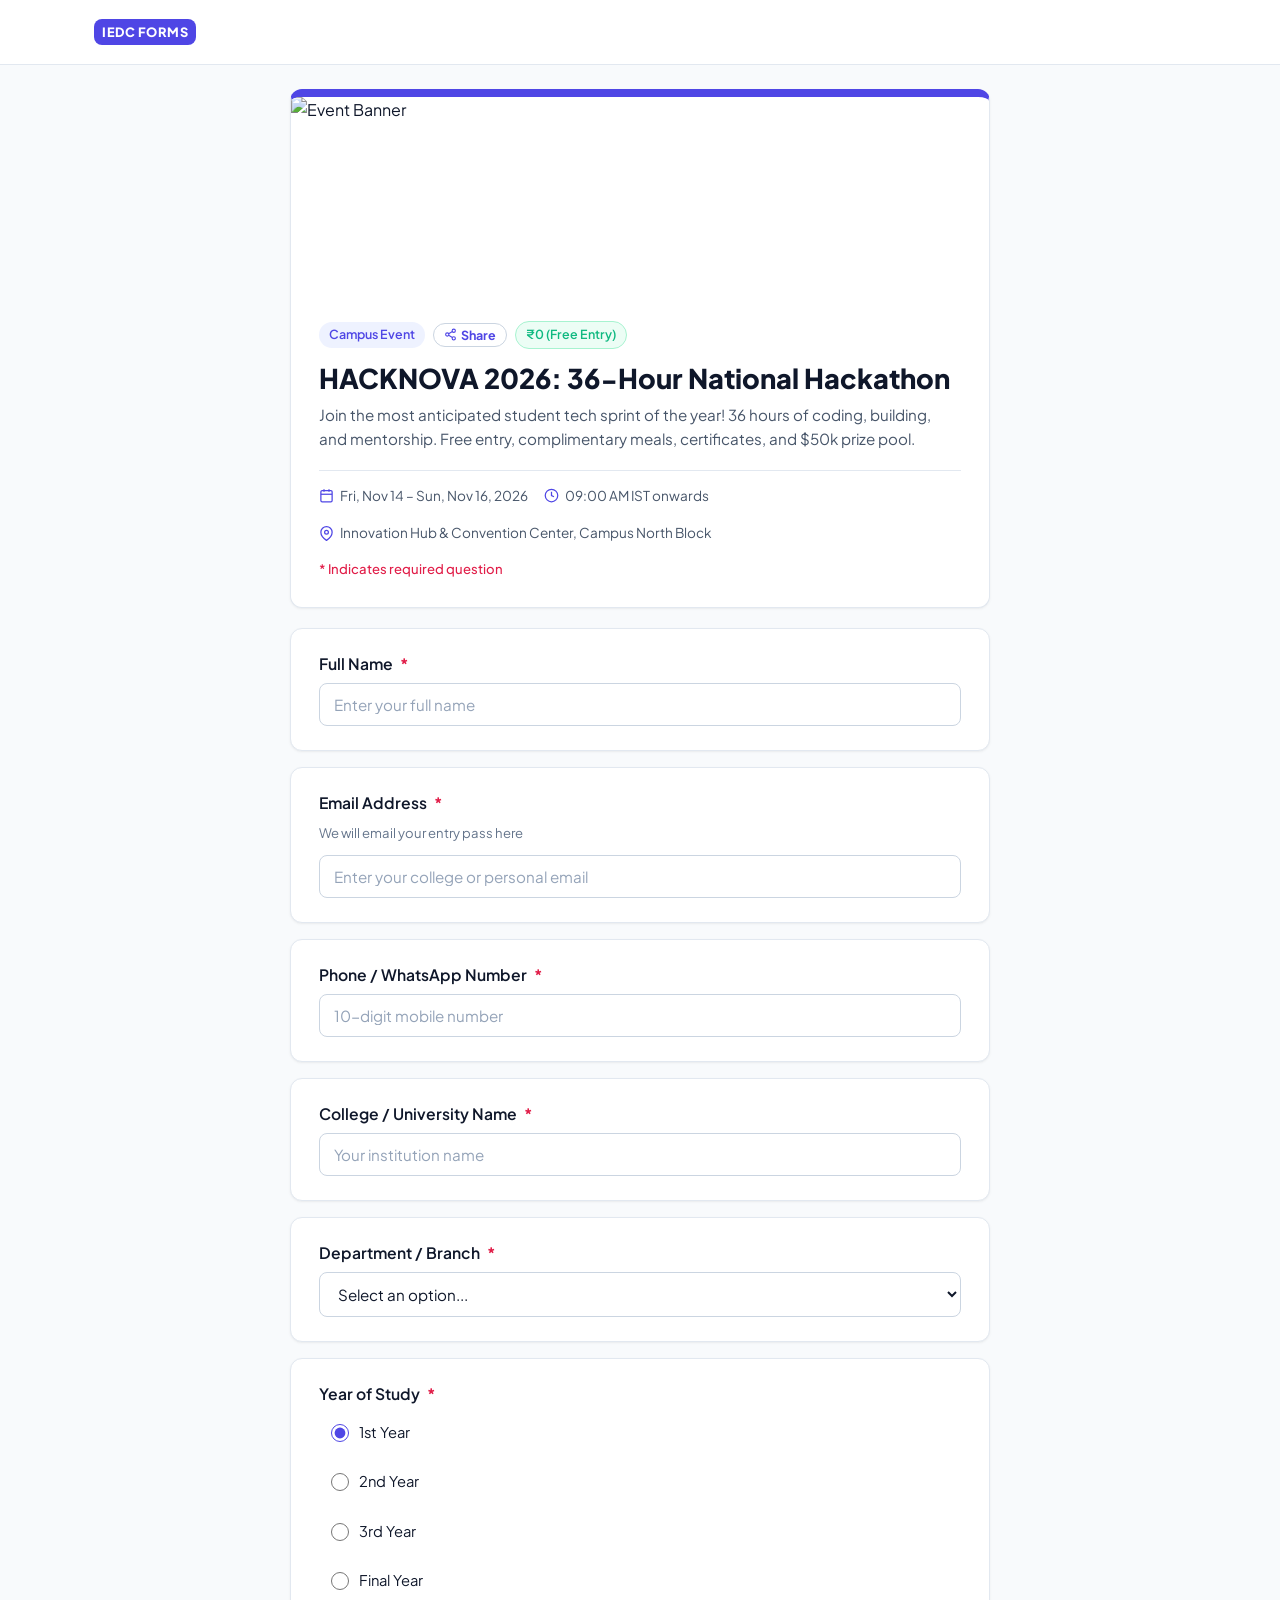
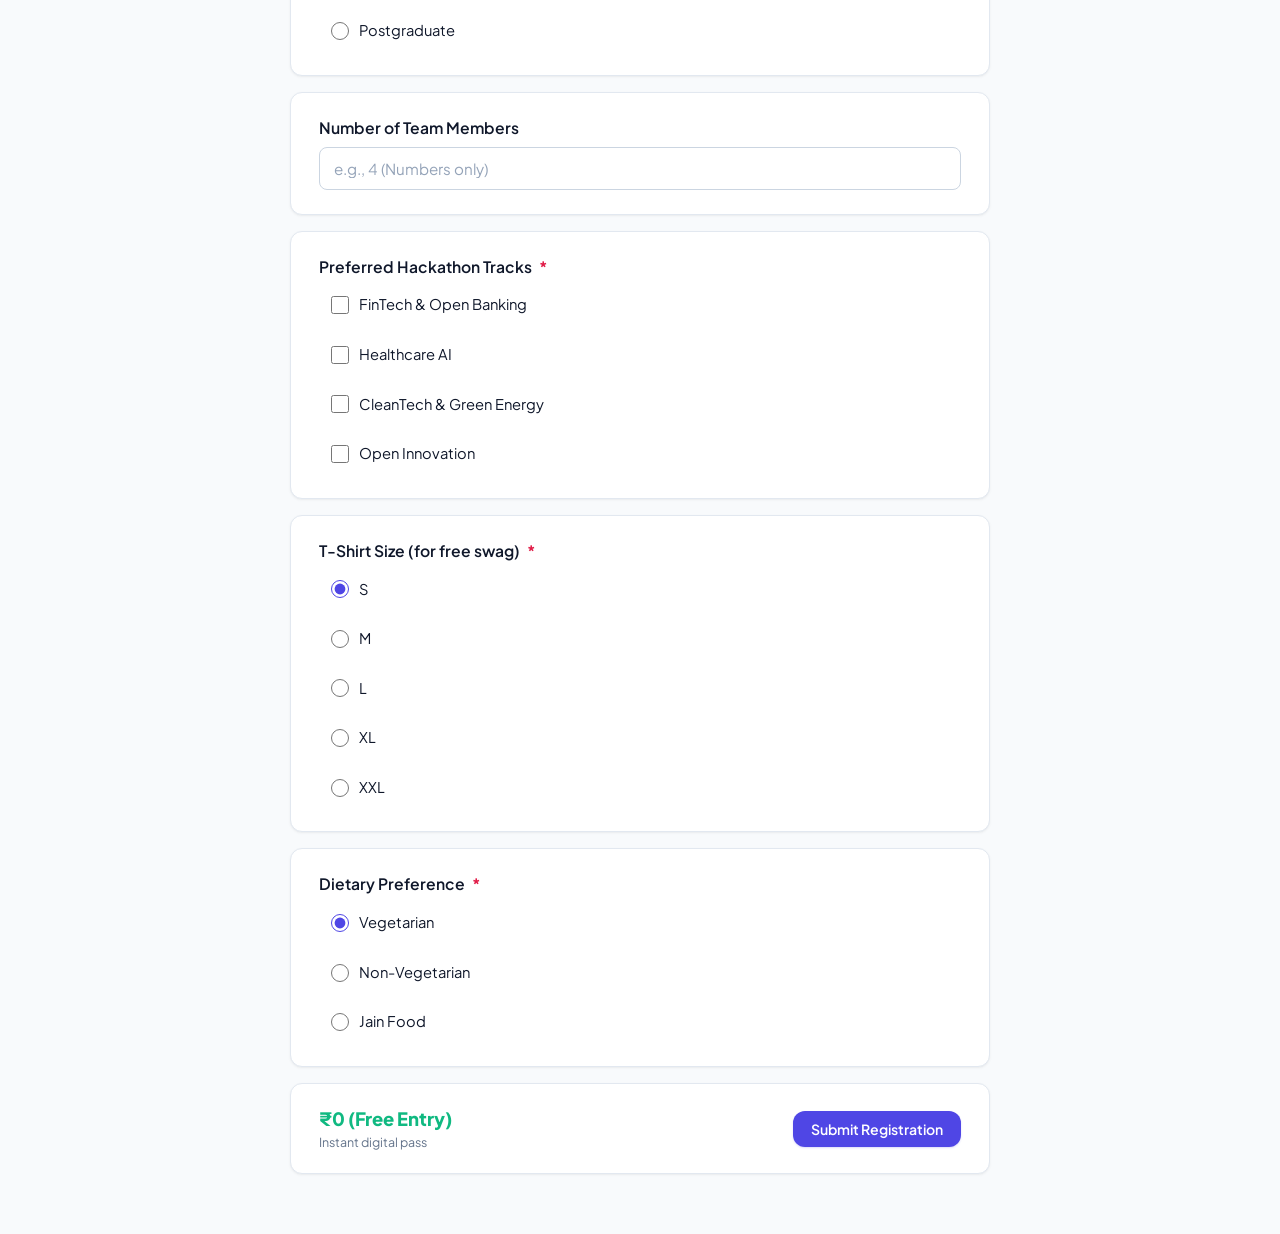
==== commit 02d57786: "Upadted with new feature - Flexible usecase added, Sheets issue fixed" ====
--- a/index.html
+++ b/index.html
@@ -30,11 +30,11 @@
           <div class="form-header-content">
             <div class="form-meta-badges">
               <span class="pill-badge badge-info" id="formCategoryBadge">Campus Event</span>
-              <span class="pill-badge badge-free">₹0 (Free Entry)</span>
               <button type="button" class="pill-badge" id="btnShareFormTop" style="cursor:pointer; background:#fff; border:1px solid #cbd5e1; color:var(--primary); font-weight:700; display:inline-flex; align-items:center; gap:4px;" title="Share this registration form">
                 <svg width="13" height="13" viewBox="0 0 24 24" fill="none" stroke="currentColor" stroke-width="2"><circle cx="18" cy="5" r="3"></circle><circle cx="6" cy="12" r="3"></circle><circle cx="18" cy="19" r="3"></circle><line x1="8.59" y1="13.51" x2="15.42" y2="17.49"></line><line x1="15.41" y1="6.51" x2="8.59" y2="10.49"></line></svg>
                 <span>Share</span>
               </button>
+              <span class="pill-badge badge-free" id="formPricingBadge">₹0 (Free Entry)</span>
             </div>
             <h1 class="form-title" id="formTitle">Loading Event Form...</h1>
             <p class="form-description" id="formDesc"></p>
@@ -58,6 +58,29 @@
           </div>
         </div>
 
+        <!-- Payment Notice & QR Card (Displayed when pricingType === 'paid') -->
+        <div id="paymentNoticeCard" class="payment-notice-card" style="display:none;">
+          <div class="payment-qr-container" id="paymentQrBox" style="display:none;">
+            <div class="payment-qr-box">
+              <img id="paymentQrImg" class="payment-qr-img" src="" alt="Payment QR Code">
+            </div>
+            <div style="font-size:0.75rem; color:var(--text-muted); margin-top:6px; font-weight:600;">Scan to Pay with any UPI App</div>
+          </div>
+          <div class="payment-details-body">
+            <span class="pill-badge badge-paid" style="font-size:0.75rem; margin-bottom:8px;">REGISTRATION FEE</span>
+            <div class="payment-amount-highlight" id="paymentAmountDisplay">
+              ₹99 <span style="font-size:0.85rem; font-weight:500; color:var(--text-muted);">/ per entry</span>
+            </div>
+            <div id="paymentUpiBox" class="payment-upi-box" style="display:none;">
+              <span>UPI: <b id="paymentUpiText">iedc@upi</b></span>
+              <button type="button" class="btn btn-secondary btn-sm" onclick="copyUpiId()" style="padding:2px 8px; font-size:0.74rem;">Copy</button>
+            </div>
+            <p id="paymentInstructionsText" style="font-size:0.85rem; color:var(--text-secondary); line-height:1.5; margin-top:6px; margin-bottom:0;">
+              Please complete the payment and upload the transaction screenshot in the field below.
+            </p>
+          </div>
+        </div>
+
         <!-- Dynamic Questions Container -->
         <div id="questionsContainer">
           <!-- Questions injected dynamically -->
@@ -66,8 +89,8 @@
         <!-- Submit & Order Summary Card -->
         <div class="submit-card">
           <div class="fee-summary">
-            <span class="fee-amount">₹0 (Free Entry)</span>
-            <span class="fee-sub">Instant digital pass</span>
+            <span class="fee-amount" id="submitFeeAmount">₹0 (Free Entry)</span>
+            <span class="fee-sub" id="submitFeeSub">Instant digital pass</span>
           </div>
           <button type="submit" class="btn btn-primary" id="btnSubmitForm">
             <span id="submitSpinner" style="display:none; width:14px; height:14px; border:2px solid #fff; border-top-color:transparent; border-radius:50%; animation: spin 0.8s linear infinite;"></span>
@@ -110,7 +133,7 @@
               </div>
               <div class="ticket-detail-item">
                 <span class="ticket-detail-label">Fee</span>
-                <span class="ticket-detail-val" style="color:var(--accent-green);">₹0 (Free Entry)</span>
+                <span class="ticket-detail-val" id="ticketFeeVal" style="color:var(--accent-green);">₹0 (Free Entry)</span>
               </div>
               <div class="ticket-detail-item">
                 <span class="ticket-detail-label">Date</span>
@@ -257,14 +280,24 @@
         availableEventsList: document.getElementById('availableEventsList'),
         formBannerImg: document.getElementById('formBannerImg'),
         formCategoryBadge: document.getElementById('formCategoryBadge'),
+        formPricingBadge: document.getElementById('formPricingBadge'),
         btnShareFormTop: document.getElementById('btnShareFormTop'),
         formTitle: document.getElementById('formTitle'),
         formDesc: document.getElementById('formDesc'),
         formDateText: document.getElementById('formDateText'),
         formTimeText: document.getElementById('formTimeText'),
         formVenueText: document.getElementById('formVenueText'),
+        paymentNoticeCard: document.getElementById('paymentNoticeCard'),
+        paymentQrBox: document.getElementById('paymentQrBox'),
+        paymentQrImg: document.getElementById('paymentQrImg'),
+        paymentAmountDisplay: document.getElementById('paymentAmountDisplay'),
+        paymentUpiBox: document.getElementById('paymentUpiBox'),
+        paymentUpiText: document.getElementById('paymentUpiText'),
+        paymentInstructionsText: document.getElementById('paymentInstructionsText'),
         questionsContainer: document.getElementById('questionsContainer'),
         attendeeRegistrationForm: document.getElementById('attendeeRegistrationForm'),
+        submitFeeAmount: document.getElementById('submitFeeAmount'),
+        submitFeeSub: document.getElementById('submitFeeSub'),
         btnSubmitForm: document.getElementById('btnSubmitForm'),
         submitBtnText: document.getElementById('submitBtnText'),
         submitSpinner: document.getElementById('submitSpinner'),
@@ -273,6 +306,7 @@
         ticketBookingId: document.getElementById('ticketBookingId'),
         ticketEventTitle: document.getElementById('ticketEventTitle'),
         ticketAttendeeName: document.getElementById('ticketAttendeeName'),
+        ticketFeeVal: document.getElementById('ticketFeeVal'),
         ticketDateVal: document.getElementById('ticketDateVal'),
         ticketTimeVal: document.getElementById('ticketTimeVal'),
         ticketVenueVal: document.getElementById('ticketVenueVal'),
@@ -303,14 +337,53 @@
         return;
       }
 
-      // 2. Populate Header
+      // 2. Populate Header & Event Setup
+      const isPaid = currentForm.pricingType === 'paid' || (currentForm.fee && !currentForm.fee.includes('Free'));
       document.title = `${currentForm.title} | Registration`;
       dom.formBannerImg.src = currentForm.bannerUrl || 'assets/images/hackathon.jpg';
+      dom.formCategoryBadge.textContent = currentForm.category || 'Campus Event';
       dom.formTitle.textContent = currentForm.title;
       dom.formDesc.textContent = currentForm.description || '';
       dom.formDateText.textContent = currentForm.dateStr || 'Date TBD';
       dom.formTimeText.textContent = currentForm.timeStr || 'Time TBD';
       dom.formVenueText.textContent = currentForm.venue || 'Venue TBD';
+
+      if (isPaid) {
+        const feeStr = currentForm.fee || 'Paid Event';
+        dom.formPricingBadge.className = 'pill-badge badge-paid';
+        dom.formPricingBadge.textContent = feeStr;
+        if (dom.submitFeeAmount) dom.submitFeeAmount.textContent = feeStr;
+        if (dom.submitFeeSub) dom.submitFeeSub.textContent = 'Payment proof required';
+        if (dom.submitBtnText) dom.submitBtnText.textContent = 'Submit Registration & Proof';
+
+        // Payment Notice Card
+        if (dom.paymentNoticeCard) {
+          dom.paymentNoticeCard.style.display = 'flex';
+          dom.paymentAmountDisplay.innerHTML = `${escapeHtml(feeStr)} <span style="font-size:0.85rem; font-weight:500; color:var(--text-muted);">/ per entry</span>`;
+          if (currentForm.paymentQr) {
+            dom.paymentQrImg.src = currentForm.paymentQr;
+            dom.paymentQrBox.style.display = 'block';
+          } else {
+            dom.paymentQrBox.style.display = 'none';
+          }
+          if (currentForm.upiId) {
+            dom.paymentUpiText.textContent = currentForm.upiId;
+            dom.paymentUpiBox.style.display = 'inline-flex';
+          } else {
+            dom.paymentUpiBox.style.display = 'none';
+          }
+          if (currentForm.paymentInstructions) {
+            dom.paymentInstructionsText.textContent = currentForm.paymentInstructions;
+          }
+        }
+      } else {
+        dom.formPricingBadge.className = 'pill-badge badge-free';
+        dom.formPricingBadge.textContent = '₹0 (Free Entry)';
+        if (dom.submitFeeAmount) dom.submitFeeAmount.textContent = '₹0 (Free Entry)';
+        if (dom.submitFeeSub) dom.submitFeeSub.textContent = 'Instant digital pass';
+        if (dom.submitBtnText) dom.submitBtnText.textContent = 'Submit Registration';
+        if (dom.paymentNoticeCard) dom.paymentNoticeCard.style.display = 'none';
+      }
 
       // 3. Render Questions (Google Forms Style)
       renderQuestions(currentForm.questions || []);
@@ -324,12 +397,40 @@
           const fieldId = `q_input_${idx}`;
 
           html += `<div class="question-card" id="qcard_${idx}">`;
-          html += `<label class="question-label" for="${fieldId}">${q.title} ${reqStar}</label>`;
+          html += `<label class="question-label" for="${fieldId}">${escapeHtml(q.title)} ${reqStar}</label>`;
           if (help) html += help;
 
           // Number Only question (requested specifically!)
           if (q.type === 'number') {
-            html += `<input type="number" class="form-control" id="${fieldId}" name="${q.title}" placeholder="${q.placeholder || 'Enter a number...'}" ${isReq ? 'required' : ''}>`;
+            html += `<input type="number" class="form-control" id="${fieldId}" name="${escapeHtml(q.title)}" placeholder="${escapeHtml(q.placeholder || 'Enter a number...')}" ${isReq ? 'required' : ''}>`;
+          }
+          // File / Screenshot Upload question
+          else if (q.type === 'file_upload') {
+            html += `
+              <div class="file-upload-zone" id="fuz_${idx}">
+                <input type="hidden" id="${fieldId}" name="${escapeHtml(q.title)}" value="" ${isReq ? 'required' : ''}>
+                <input type="file" id="file_raw_${idx}" accept="image/*" style="display:none;" onchange="handleFileUpload(event, ${idx}, '${fieldId}')">
+                
+                <div class="upload-dropzone" id="dropzone_${idx}" onclick="document.getElementById('file_raw_${idx}').click()" ondragover="handleDragOver(event)" ondragleave="handleDragLeave(event)" ondrop="handleFileDrop(event, ${idx}, '${fieldId}')">
+                  <div class="upload-icon">
+                    <svg width="24" height="24" viewBox="0 0 24 24" fill="none" stroke="currentColor" stroke-width="2"><path d="M21 15v4a2 2 0 0 1-2 2H5a2 2 0 0 1-2-2v-4"></path><polyline points="17 8 12 3 7 8"></polyline><line x1="12" y1="3" x2="12" y2="15"></line></svg>
+                  </div>
+                  <div>
+                    <span class="upload-btn-fake">Choose Image / Screenshot</span>
+                    <span class="upload-hint">or drag & drop here (JPG, PNG, WebP)</span>
+                  </div>
+                </div>
+
+                <div class="upload-preview" id="preview_${idx}" style="display:none;">
+                  <img class="upload-preview-thumb" id="thumb_${idx}" src="" alt="Proof Preview">
+                  <div class="upload-file-details">
+                    <span class="upload-file-name" id="fname_${idx}">screenshot.jpg</span>
+                    <span class="upload-file-size" id="fsize_${idx}">Ready</span>
+                  </div>
+                  <button type="button" class="btn-remove-upload" onclick="removeUploadedFile(${idx}, '${fieldId}')">✕ Remove</button>
+                </div>
+              </div>
+            `;
           }
           // Single select (Radio)
           else if (q.type === 'single_select') {
@@ -338,8 +439,8 @@
             options.forEach((opt, oIdx) => {
               html += `
                 <label class="option-item">
-                  <input type="radio" name="${q.title}" value="${opt}" ${isReq && oIdx === 0 ? 'checked' : ''} ${isReq ? 'required' : ''}>
-                  <span>${opt}</span>
+                  <input type="radio" name="${escapeHtml(q.title)}" value="${escapeHtml(opt)}" ${isReq && oIdx === 0 ? 'checked' : ''} ${isReq ? 'required' : ''}>
+                  <span>${escapeHtml(opt)}</span>
                 </label>
               `;
             });
@@ -352,8 +453,8 @@
             options.forEach(opt => {
               html += `
                 <label class="option-item">
-                  <input type="checkbox" name="${q.title}" value="${opt}">
-                  <span>${opt}</span>
+                  <input type="checkbox" name="${escapeHtml(q.title)}" value="${escapeHtml(opt)}">
+                  <span>${escapeHtml(opt)}</span>
                 </label>
               `;
             });
@@ -362,28 +463,28 @@
           // Dropdown (Select)
           else if (q.type === 'dropdown') {
             const options = q.options || ['Option 1', 'Option 2'];
-            html += `<select class="form-control" id="${fieldId}" name="${q.title}" ${isReq ? 'required' : ''}>`;
+            html += `<select class="form-control" id="${fieldId}" name="${escapeHtml(q.title)}" ${isReq ? 'required' : ''}>`;
             html += `<option value="" disabled selected>Select an option...</option>`;
             options.forEach(opt => {
-              html += `<option value="${opt}">${opt}</option>`;
+              html += `<option value="${escapeHtml(opt)}">${escapeHtml(opt)}</option>`;
             });
             html += `</select>`;
           }
           // Paragraph / Textarea
           else if (q.type === 'paragraph' || q.type === 'textarea') {
-            html += `<textarea class="form-control" id="${fieldId}" name="${q.title}" placeholder="${q.placeholder || 'Your answer...'}" ${isReq ? 'required' : ''}></textarea>`;
+            html += `<textarea class="form-control" id="${fieldId}" name="${escapeHtml(q.title)}" placeholder="${escapeHtml(q.placeholder || 'Your answer...')}" ${isReq ? 'required' : ''}></textarea>`;
           }
           // Email
           else if (q.type === 'email') {
-            html += `<input type="email" class="form-control" id="${fieldId}" name="${q.title}" placeholder="${q.placeholder || 'example@gmail.com'}" ${isReq ? 'required' : ''}>`;
+            html += `<input type="email" class="form-control" id="${fieldId}" name="${escapeHtml(q.title)}" placeholder="${escapeHtml(q.placeholder || 'example@gmail.com')}" ${isReq ? 'required' : ''}>`;
           }
           // Tel
           else if (q.type === 'tel') {
-            html += `<input type="tel" class="form-control" id="${fieldId}" name="${q.title}" placeholder="${q.placeholder || 'Mobile number'}" ${isReq ? 'required' : ''}>`;
+            html += `<input type="tel" class="form-control" id="${fieldId}" name="${escapeHtml(q.title)}" placeholder="${escapeHtml(q.placeholder || 'Mobile number')}" ${isReq ? 'required' : ''}>`;
           }
           // Standard Short Text
           else {
-            html += `<input type="text" class="form-control" id="${fieldId}" name="${q.title}" placeholder="${q.placeholder || 'Your answer...'}" ${isReq ? 'required' : ''}>`;
+            html += `<input type="text" class="form-control" id="${fieldId}" name="${escapeHtml(q.title)}" placeholder="${escapeHtml(q.placeholder || 'Your answer...')}" ${isReq ? 'required' : ''}>`;
           }
 
           html += `</div>`;
@@ -391,6 +492,100 @@
 
         dom.questionsContainer.innerHTML = html;
       }
+
+      // Client-Side Canvas Image Compression
+      function compressImage(file, maxDimension = 800, quality = 0.75) {
+        return new Promise((resolve, reject) => {
+          const reader = new FileReader();
+          reader.onload = (e) => {
+            const img = new Image();
+            img.onload = () => {
+              let width = img.width;
+              let height = img.height;
+              if (width > height) {
+                if (width > maxDimension) {
+                  height = Math.round((height * maxDimension) / width);
+                  width = maxDimension;
+                }
+              } else {
+                if (height > maxDimension) {
+                  width = Math.round((width * maxDimension) / height);
+                  height = maxDimension;
+                }
+              }
+
+              const canvas = document.createElement('canvas');
+              canvas.width = width;
+              canvas.height = height;
+              const ctx = canvas.getContext('2d');
+              ctx.drawImage(img, 0, 0, width, height);
+              const dataUrl = canvas.toDataURL('image/jpeg', quality);
+              resolve(dataUrl);
+            };
+            img.onerror = reject;
+            img.src = e.target.result;
+          };
+          reader.onerror = reject;
+          reader.readAsDataURL(file);
+        });
+      }
+
+      window.handleFileUpload = async function (e, idx, fieldId) {
+        const file = e.target.files && e.target.files[0];
+        if (!file) return;
+        processFile(file, idx, fieldId);
+      };
+
+      window.handleDragOver = function (e) {
+        e.preventDefault();
+        e.currentTarget.classList.add('dragover');
+      };
+
+      window.handleDragLeave = function (e) {
+        e.currentTarget.classList.remove('dragover');
+      };
+
+      window.handleFileDrop = function (e, idx, fieldId) {
+        e.preventDefault();
+        e.currentTarget.classList.remove('dragover');
+        const file = e.dataTransfer.files && e.dataTransfer.files[0];
+        if (file && file.type.startsWith('image/')) {
+          processFile(file, idx, fieldId);
+        } else {
+          showToast('Please upload an image file (PNG, JPG, WebP)');
+        }
+      };
+
+      async function processFile(file, idx, fieldId) {
+        showToast('Optimizing and loading image...');
+        try {
+          const compressedDataUrl = await compressImage(file, 800, 0.75);
+          document.getElementById(fieldId).value = compressedDataUrl;
+          document.getElementById(`thumb_${idx}`).src = compressedDataUrl;
+          document.getElementById(`fname_${idx}`).textContent = file.name;
+          const approxKb = Math.round((compressedDataUrl.length * 3) / 4 / 1024);
+          document.getElementById(`fsize_${idx}`).textContent = `Compressed (~${approxKb} KB)`;
+          document.getElementById(`dropzone_${idx}`).style.display = 'none';
+          document.getElementById(`preview_${idx}`).style.display = 'flex';
+          showToast('Image uploaded and ready!');
+        } catch (err) {
+          console.error('File compression error:', err);
+          showToast('Could not process image. Please try another.');
+        }
+      }
+
+      window.removeUploadedFile = function (idx, fieldId) {
+        document.getElementById(fieldId).value = '';
+        const rawInput = document.getElementById(`file_raw_${idx}`);
+        if (rawInput) rawInput.value = '';
+        document.getElementById(`dropzone_${idx}`).style.display = 'flex';
+        document.getElementById(`preview_${idx}`).style.display = 'none';
+      };
+
+      window.copyUpiId = function () {
+        if (!dom.paymentUpiText) return;
+        copyToClipboard(dom.paymentUpiText.textContent).then(() => showToast('UPI ID copied to clipboard!'));
+      };
 
       // 4. Form Submit Handler
       dom.attendeeRegistrationForm.addEventListener('submit', async function (e) {
@@ -423,7 +618,7 @@
         // Reset submit button
         dom.btnSubmitForm.disabled = false;
         dom.submitSpinner.style.display = 'none';
-        dom.submitBtnText.textContent = 'Submit Registration';
+        dom.submitBtnText.textContent = isPaid ? 'Submit Registration & Proof' : 'Submit Registration';
 
         // Show Confirmation & Ticket
         showConfirmation(record, currentForm);
@@ -435,10 +630,17 @@
         dom.confirmationView.style.display = 'block';
         window.scrollTo({ top: 0, behavior: 'smooth' });
 
+        const isPaidForm = form.pricingType === 'paid' || (form.fee && !form.fee.includes('Free'));
+        const feeStr = isPaidForm ? (form.fee || 'Paid') : '₹0 (Free Entry)';
+
         // Populate Ticket
         dom.ticketBookingId.textContent = record['Booking ID'];
         dom.ticketEventTitle.textContent = form.title;
         dom.ticketAttendeeName.textContent = record['Full Name'] || record['Name'] || record['full_name'] || Object.values(record)[6] || 'Registered Attendee';
+        if (dom.ticketFeeVal) {
+          dom.ticketFeeVal.textContent = feeStr;
+          dom.ticketFeeVal.style.color = isPaidForm ? 'var(--primary)' : 'var(--accent-green)';
+        }
         dom.ticketDateVal.textContent = form.dateStr || 'Confirmed';
         dom.ticketTimeVal.textContent = form.timeStr || '09:00 AM';
         dom.ticketVenueVal.textContent = form.venue || 'Campus Auditorium';
@@ -446,7 +648,8 @@
         // Generate Scannable QR Code
         dom.ticketQrHolder.innerHTML = '';
         try {
-          const qrText = `IEDC PASS: ${record['Booking ID']} | Event: ${form.title} | Attendee: ${dom.ticketAttendeeName.textContent} | Status: CONFIRMED FREE PASS`;
+          const passStatus = isPaidForm ? `CONFIRMED PASS (Fee: ${feeStr})` : 'CONFIRMED FREE PASS';
+          const qrText = `IEDC PASS: ${record['Booking ID']} | Event: ${form.title} | Attendee: ${dom.ticketAttendeeName.textContent} | Status: ${passStatus}`;
           new QRCode(dom.ticketQrHolder, {
             text: qrText,
             width: 90,
@@ -504,10 +707,11 @@
       function shareEvent() {
         if (!currentForm) return;
         const shareUrl = FormsStore.getShareableUrl(currentForm);
+        const shareText = isPaid ? `Register for ${currentForm.title} - Entry Fee: ${currentForm.fee || 'Paid'}` : `Register for ${currentForm.title} - Free Digital Entry Pass!`;
         if (navigator.share) {
           navigator.share({
             title: currentForm.title,
-            text: `Register for ${currentForm.title} - Free Digital Entry Pass!`,
+            text: shareText,
             url: shareUrl
           }).catch(() => {
             copyToClipboard(shareUrl).then(() => showToast('Shareable link copied to clipboard!'));
@@ -530,6 +734,11 @@
         setTimeout(() => dom.lightToast.classList.remove('show'), 3500);
       }
 
+      function escapeHtml(str) {
+        if (!str) return '';
+        return String(str).replace(/&/g, '&amp;').replace(/"/g, '&quot;').replace(/</g, '&lt;').replace(/>/g, '&gt;');
+      }
+
     })();
   </script>
 </body>
--- a/css/light-theme.css
+++ b/css/light-theme.css
@@ -883,6 +883,350 @@
 .light-toast.show {
   transform: translateY(0);
   opacity: 1;
+}
+
+/* Paid Badge & Pricing Indicators */
+.badge-paid {
+  background: #fef3c7;
+  color: #b45309;
+  border: 1px solid #fde68a;
+  font-weight: 700;
+}
+
+.badge-paid-alt {
+  background: #ede9fe;
+  color: #6d28d9;
+  border: 1px solid #ddd6fe;
+  font-weight: 700;
+}
+
+/* Pricing Toggle Bar (Segmented Control) */
+.pricing-toggle-container {
+  display: flex;
+  align-items: center;
+  justify-content: space-between;
+  flex-wrap: wrap;
+  gap: 12px;
+  background: #f1f5f9;
+  padding: 12px 16px;
+  border-radius: var(--radius-md);
+  border: 1px solid var(--border-color);
+  margin-bottom: 20px;
+}
+
+.pricing-toggle-label {
+  font-size: 0.92rem;
+  font-weight: 700;
+  color: var(--text-main);
+  display: flex;
+  align-items: center;
+  gap: 6px;
+}
+
+.segmented-control {
+  display: inline-flex;
+  background: #e2e8f0;
+  padding: 3px;
+  border-radius: var(--radius-full);
+  gap: 3px;
+}
+
+.segment-btn {
+  display: inline-flex;
+  align-items: center;
+  gap: 6px;
+  padding: 8px 18px;
+  border-radius: var(--radius-full);
+  font-size: 0.86rem;
+  font-weight: 700;
+  color: var(--text-secondary);
+  background: transparent;
+  transition: all 0.2s cubic-bezier(0.16, 1, 0.3, 1);
+  border: none;
+  cursor: pointer;
+}
+
+.segment-btn:hover {
+  color: var(--text-main);
+}
+
+.segment-btn.active[data-pricing="free"] {
+  background: #ffffff;
+  color: #059669;
+  box-shadow: 0 1px 3px rgba(0, 0, 0, 0.1);
+}
+
+.segment-btn.active[data-pricing="paid"] {
+  background: var(--primary);
+  color: #ffffff;
+  box-shadow: 0 1px 4px rgba(79, 70, 229, 0.35);
+}
+
+/* Paid Event Settings Box in Builder */
+.paid-settings-box {
+  background: #f8fafc;
+  border: 1px solid #cbd5e1;
+  border-left: 4px solid var(--accent-amber);
+  border-radius: var(--radius-sm);
+  padding: 18px;
+  margin-bottom: 20px;
+  animation: fadeIn 0.2s ease-in-out;
+}
+
+/* Payment Info Notice Card on Attendee Form */
+.payment-notice-card {
+  background: #ffffff;
+  border: 1px solid #fde68a;
+  border-radius: var(--radius-md);
+  padding: 22px;
+  margin-bottom: 18px;
+  box-shadow: var(--shadow-subtle);
+  position: relative;
+  overflow: hidden;
+}
+
+.payment-notice-card::before {
+  content: '';
+  position: absolute;
+  top: 0;
+  left: 0;
+  right: 0;
+  height: 4px;
+  background: linear-gradient(90deg, #f59e0b, #d97706);
+}
+
+.payment-card-inner {
+  display: flex;
+  flex-direction: column;
+  gap: 16px;
+}
+
+@media (min-width: 600px) {
+  .payment-card-inner {
+    flex-direction: row;
+    align-items: center;
+    gap: 24px;
+  }
+}
+
+.payment-qr-container {
+  flex-shrink: 0;
+  text-align: center;
+}
+
+.payment-qr-box {
+  background: #ffffff;
+  border: 2px dashed #cbd5e1;
+  border-radius: var(--radius-sm);
+  padding: 10px;
+  display: inline-block;
+  box-shadow: var(--shadow-subtle);
+}
+
+.payment-qr-img {
+  width: 150px;
+  height: 150px;
+  object-fit: contain;
+  display: block;
+  border-radius: 4px;
+}
+
+.payment-details-body {
+  flex: 1;
+}
+
+.payment-amount-highlight {
+  font-size: 1.5rem;
+  font-weight: 800;
+  color: var(--text-main);
+  display: flex;
+  align-items: baseline;
+  gap: 6px;
+  margin-bottom: 6px;
+}
+
+.payment-upi-box {
+  display: inline-flex;
+  align-items: center;
+  gap: 8px;
+  background: #f1f5f9;
+  border: 1px solid #cbd5e1;
+  padding: 6px 12px;
+  border-radius: var(--radius-sm);
+  font-family: monospace;
+  font-size: 0.9rem;
+  font-weight: 700;
+  color: var(--primary);
+  margin-top: 8px;
+  margin-bottom: 10px;
+}
+
+/* File / Image Upload Question Styles */
+.file-upload-zone {
+  margin-top: 8px;
+}
+
+.upload-dropzone {
+  border: 2px dashed #cbd5e1;
+  border-radius: var(--radius-md);
+  padding: 24px 16px;
+  text-align: center;
+  background: #f8fafc;
+  cursor: pointer;
+  transition: all 0.2s ease;
+  display: flex;
+  flex-direction: column;
+  align-items: center;
+  justify-content: center;
+  gap: 10px;
+}
+
+.upload-dropzone:hover, .upload-dropzone.dragover {
+  border-color: var(--primary);
+  background: var(--primary-light);
+}
+
+.upload-icon {
+  width: 48px;
+  height: 48px;
+  border-radius: 50%;
+  background: #ffffff;
+  border: 1px solid #e2e8f0;
+  display: flex;
+  align-items: center;
+  justify-content: center;
+  color: var(--primary);
+  box-shadow: 0 1px 3px rgba(0,0,0,0.05);
+}
+
+.upload-btn-fake {
+  display: inline-block;
+  background: #ffffff;
+  border: 1px solid #cbd5e1;
+  padding: 7px 16px;
+  border-radius: var(--radius-sm);
+  font-size: 0.86rem;
+  font-weight: 700;
+  color: var(--text-main);
+  box-shadow: 0 1px 2px rgba(0,0,0,0.04);
+}
+
+.upload-hint {
+  display: block;
+  font-size: 0.78rem;
+  color: var(--text-muted);
+  margin-top: 4px;
+}
+
+/* Upload Preview */
+.upload-preview {
+  margin-top: 10px;
+  background: #f8fafc;
+  border: 1px solid #cbd5e1;
+  border-radius: var(--radius-sm);
+  padding: 12px 14px;
+  display: flex;
+  align-items: center;
+  gap: 14px;
+}
+
+.upload-preview-thumb {
+  width: 56px;
+  height: 56px;
+  border-radius: 6px;
+  object-fit: cover;
+  border: 1px solid #e2e8f0;
+  background: #fff;
+  flex-shrink: 0;
+}
+
+.upload-file-details {
+  flex: 1;
+  min-width: 0;
+}
+
+.upload-file-name {
+  display: block;
+  font-size: 0.88rem;
+  font-weight: 700;
+  color: var(--text-main);
+  white-space: nowrap;
+  overflow: hidden;
+  text-overflow: ellipsis;
+}
+
+.upload-file-size {
+  display: block;
+  font-size: 0.76rem;
+  color: var(--text-muted);
+}
+
+.btn-remove-upload {
+  background: none;
+  border: none;
+  color: var(--accent-rose);
+  font-size: 0.82rem;
+  font-weight: 700;
+  cursor: pointer;
+  padding: 6px 10px;
+  border-radius: 4px;
+}
+
+.btn-remove-upload:hover {
+  background: var(--accent-rose-light);
+}
+
+/* Modal for Image Preview in Admin */
+.image-modal-overlay {
+  position: fixed;
+  inset: 0;
+  background: rgba(15, 23, 42, 0.75);
+  backdrop-filter: blur(4px);
+  z-index: 10000;
+  display: flex;
+  align-items: center;
+  justify-content: center;
+  padding: 20px;
+}
+
+.image-modal-card {
+  background: #ffffff;
+  border-radius: var(--radius-md);
+  max-width: 600px;
+  width: 100%;
+  max-height: 90vh;
+  display: flex;
+  flex-direction: column;
+  overflow: hidden;
+  box-shadow: var(--shadow-modal);
+}
+
+.image-modal-header {
+  padding: 14px 18px;
+  border-bottom: 1px solid var(--border-color);
+  display: flex;
+  align-items: center;
+  justify-content: space-between;
+}
+
+.image-modal-body {
+  padding: 16px;
+  overflow-y: auto;
+  text-align: center;
+  background: #0f172a;
+}
+
+.image-modal-img {
+  max-width: 100%;
+  max-height: 65vh;
+  object-fit: contain;
+  border-radius: 4px;
+}
+
+/* Animations */
+@keyframes fadeIn {
+  from { opacity: 0; transform: translateY(-4px); }
+  to { opacity: 1; transform: translateY(0); }
 }
 
 /* Print Styles */
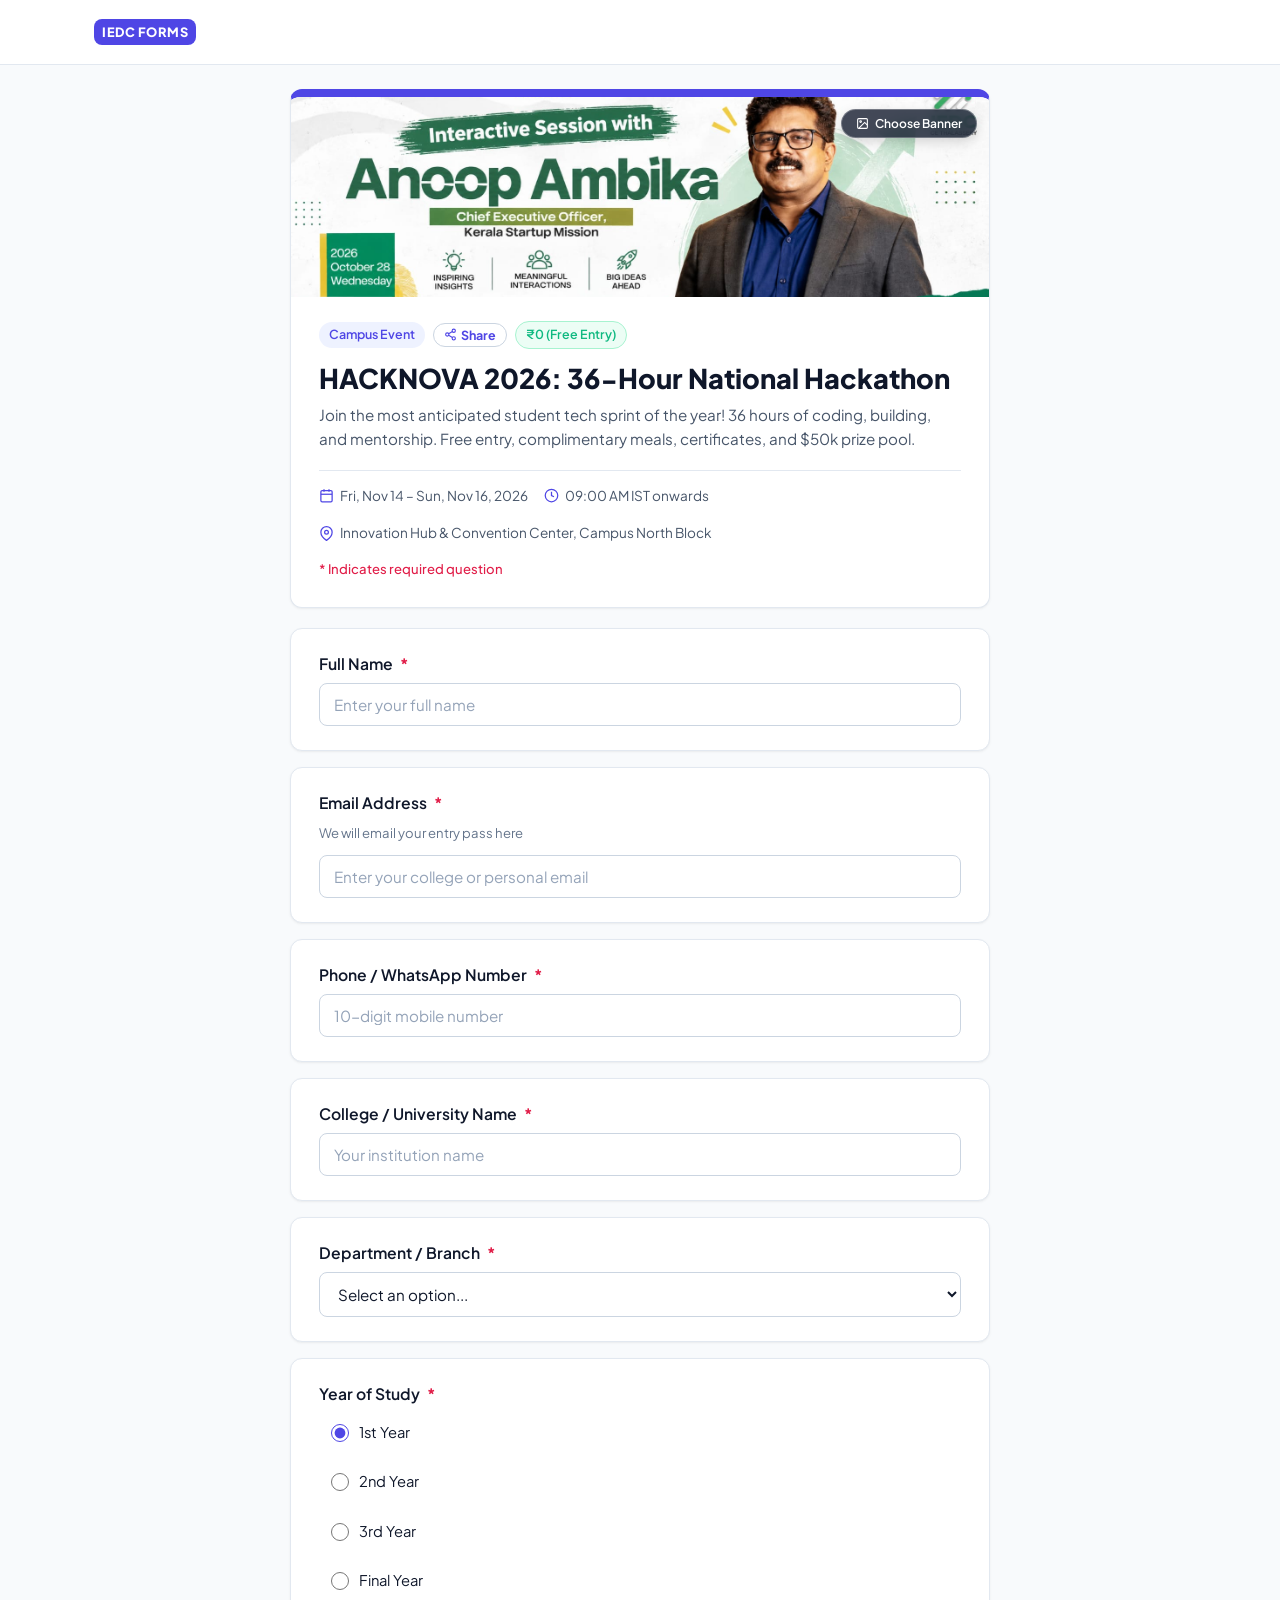
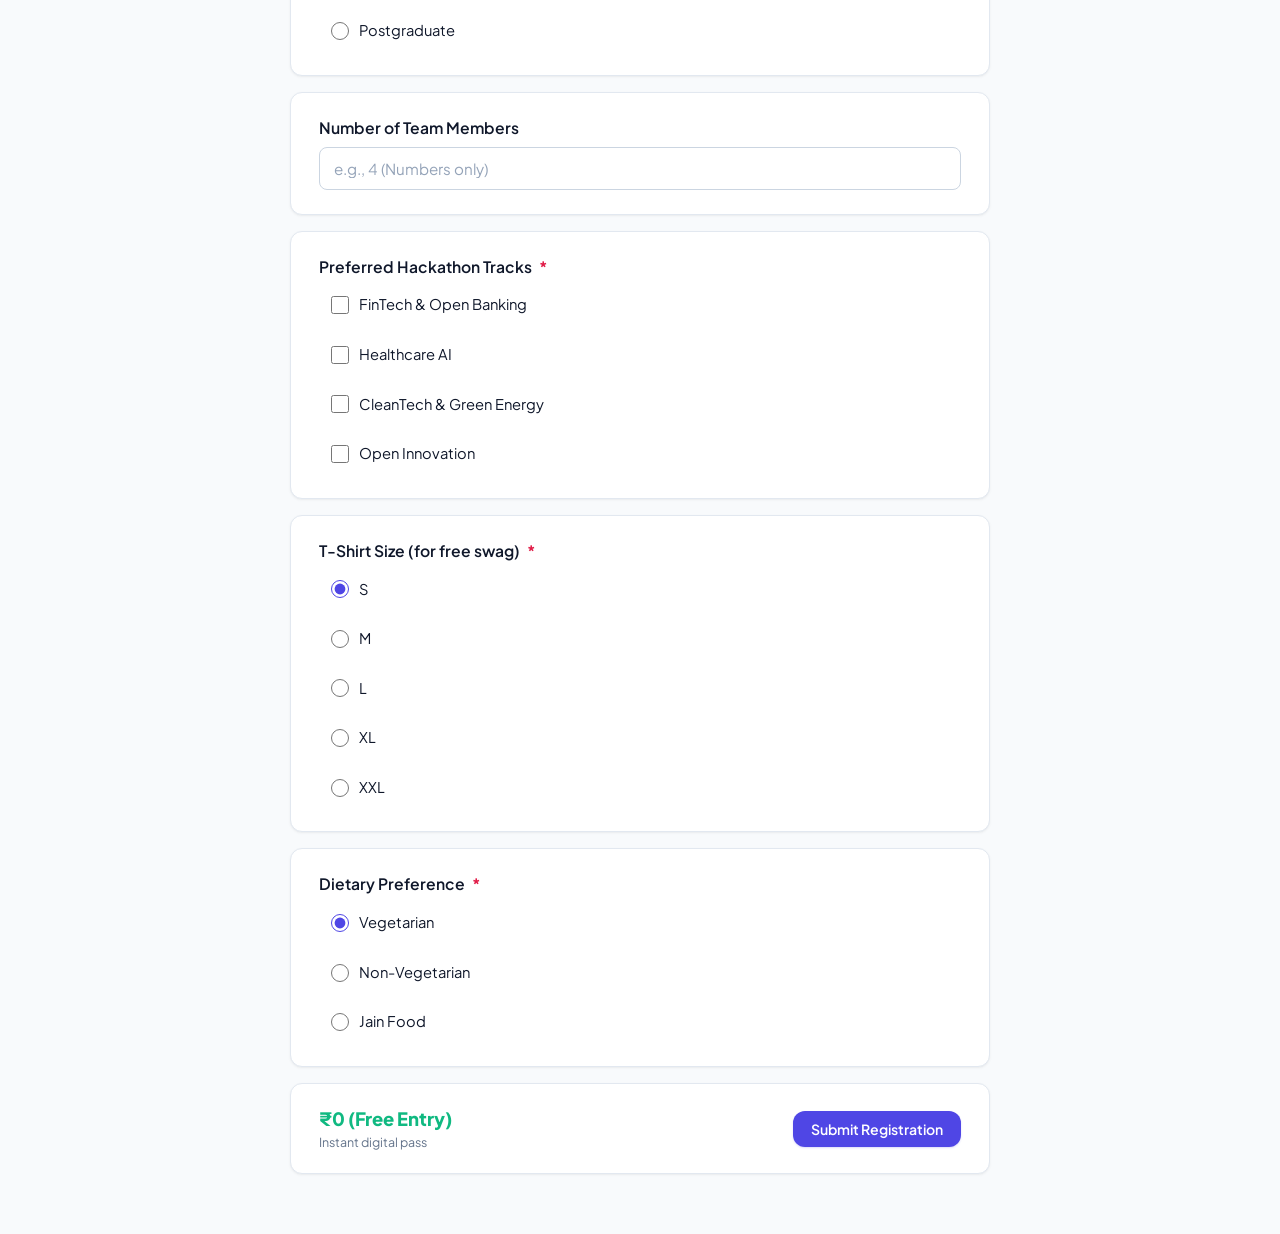
==== commit ba318fd9: "fix: update webhook URL, add asset banner chooser, and enhance Apps Script sync" ====
--- a/index.html
+++ b/index.html
@@ -26,7 +26,13 @@
       <form id="attendeeRegistrationForm">
         <!-- Event Header Card -->
         <div class="form-card form-header-card">
-          <img id="formBannerImg" class="form-header-banner" src="assets/images/hackathon.jpg" alt="Event Banner">
+          <div class="form-banner-wrapper">
+            <img id="formBannerImg" class="form-header-banner" src="assets/images/AnoopAmbika (1).jpeg" alt="Event Banner" onerror="this.src='assets/images/AnoopAmbika (1).jpeg'">
+            <button type="button" id="btnOpenBannerPicker" class="banner-action-btn" title="Choose banner image from assets">
+              <svg width="13" height="13" viewBox="0 0 24 24" fill="none" stroke="currentColor" stroke-width="2"><rect x="3" y="3" width="18" height="18" rx="2"/><circle cx="8.5" cy="8.5" r="1.5"/><polyline points="21 15 16 10 5 21"/></svg>
+              <span>Choose Banner</span>
+            </button>
+          </div>
           <div class="form-header-content">
             <div class="form-meta-badges">
               <span class="pill-badge badge-info" id="formCategoryBadge">Campus Event</span>
@@ -111,9 +117,13 @@
         <h2 style="font-size:1.5rem; font-weight:800; color:var(--text-main); margin-bottom:6px;">
           Your registration is confirmed!
         </h2>
-        <p style="color:var(--text-secondary); font-size:0.95rem; margin-bottom:20px;">
-          Your response has been recorded and synced to Google Sheets. Here is your digital entry pass:
+        <p style="color:var(--text-secondary); font-size:0.95rem; margin-bottom:12px;">
+          Your response has been recorded. Here is your digital entry pass:
         </p>
+        <div id="sheetSyncBadge" style="margin-bottom:20px; font-size:0.8rem; font-weight:600; color:#059669; display:inline-flex; align-items:center; gap:6px; background:#ecfdf5; border:1px solid #a7f3d0; padding:6px 14px; border-radius:9999px;">
+          <svg id="syncIconSuccess" width="13" height="13" viewBox="0 0 24 24" fill="none" stroke="currentColor" stroke-width="2.5"><polyline points="20 6 9 17 4 12"></polyline></svg>
+          <span id="sheetSyncStatusText">Pass Confirmed &nbsp;•&nbsp; Synced to Google Sheets</span>
+        </div>
 
         <!-- BookMyShow Light E-Ticket Pass -->
         <div class="ticket-light-pass" id="ticketPassElement">
@@ -200,6 +210,38 @@
       <a href="index.html" class="btn btn-secondary">View Available Events</a>
     </div>
   </main>
+
+  <!-- Banner Chooser Modal -->
+  <div id="bannerPickerModal" class="image-modal-overlay" style="display:none;" onclick="closeBannerPicker()">
+    <div class="image-modal-card" style="max-width:540px;" onclick="event.stopPropagation()">
+      <div class="image-modal-header">
+        <div>
+          <h3 style="font-size:1.05rem; font-weight:800; color:var(--text-main); margin-bottom:2px;">Choose Event Banner</h3>
+          <span style="font-size:0.78rem; color:var(--text-muted);">Select an image from workspace assets or specify a custom URL</span>
+        </div>
+        <button type="button" onclick="closeBannerPicker()" style="background:none; border:none; font-size:1.4rem; cursor:pointer; color:var(--text-muted); line-height:1;">&times;</button>
+      </div>
+      <div style="padding:18px 22px;">
+        <div style="font-size:0.75rem; font-weight:700; color:var(--text-secondary); text-transform:uppercase; letter-spacing:0.04em; margin-bottom:10px;">
+          Available Assets in <code style="font-size:0.75rem; background:#f1f5f9; padding:2px 6px; border-radius:4px;">assets/images/</code>
+        </div>
+        <div id="assetBannerGrid" style="display:grid; grid-template-columns:1fr 1fr; gap:12px; margin-bottom:16px;"></div>
+
+        <div style="border-top:1px solid var(--border-color); padding-top:14px;">
+          <label style="display:block; font-size:0.75rem; font-weight:700; color:var(--text-secondary); text-transform:uppercase; letter-spacing:0.04em; margin-bottom:6px;">
+            Or Custom Image Path / Web URL
+          </label>
+          <div style="display:flex; gap:8px;">
+            <input type="text" id="customBannerUrlInput" class="form-control" style="font-size:0.85rem;" placeholder="assets/images/... or https://...">
+            <button type="button" class="btn btn-primary btn-sm" id="btnApplyCustomBanner" style="white-space:nowrap;">Apply</button>
+          </div>
+        </div>
+      </div>
+      <div style="padding:12px 22px; border-top:1px solid var(--border-color); display:flex; justify-content:flex-end;">
+        <button type="button" class="btn btn-secondary btn-sm" onclick="closeBannerPicker()">Close</button>
+      </div>
+    </div>
+  </div>
 
   <!-- Toast -->
   <div class="light-toast" id="lightToast">
@@ -340,8 +382,71 @@
       // 2. Populate Header & Event Setup
       const isPaid = currentForm.pricingType === 'paid' || (currentForm.fee && !currentForm.fee.includes('Free'));
       document.title = `${currentForm.title} | Registration`;
-      dom.formBannerImg.src = currentForm.bannerUrl || 'assets/images/hackathon.jpg';
+      dom.formBannerImg.src = currentForm.bannerUrl || 'assets/images/AnoopAmbika (1).jpeg';
       dom.formCategoryBadge.textContent = currentForm.category || 'Campus Event';
+
+      // Banner Image Picker Modal Logic
+      const bannerModal = document.getElementById('bannerPickerModal');
+      const assetGrid = document.getElementById('assetBannerGrid');
+      const customBannerInput = document.getElementById('customBannerUrlInput');
+      const btnApplyCustom = document.getElementById('btnApplyCustomBanner');
+      const btnOpenPicker = document.getElementById('btnOpenBannerPicker');
+
+      function renderBannerAssetsGrid() {
+        if (!assetGrid) return;
+        const assets = (FormsStore.AVAILABLE_BANNER_ASSETS && FormsStore.AVAILABLE_BANNER_ASSETS.length) ? FormsStore.AVAILABLE_BANNER_ASSETS : [
+          { id: 'anoop-1', title: 'Keynote Session (Anoop Ambika - 1)', url: 'assets/images/AnoopAmbika (1).jpeg' },
+          { id: 'anoop-2', title: 'Leadership Conclave (Anoop Ambika - 2)', url: 'assets/images/AnoopAmbika (2).jpeg' }
+        ];
+
+        assetGrid.innerHTML = assets.map(a => {
+          const isActive = currentForm && (currentForm.bannerUrl === a.url);
+          return `
+            <div class="banner-asset-card ${isActive ? 'active' : ''}" onclick="selectAssetBanner('${a.url}')">
+              <img src="${a.url}" class="banner-asset-thumb" alt="${a.title}">
+              <div style="padding:8px 10px;">
+                <div style="font-size:0.78rem; font-weight:700; color:var(--text-main); white-space:nowrap; overflow:hidden; text-overflow:ellipsis;">${a.title}</div>
+                <div style="font-size:0.7rem; color:${isActive ? 'var(--primary)' : 'var(--text-muted)'}; margin-top:2px;">${isActive ? '✓ Selected' : 'Click to Select'}</div>
+              </div>
+            </div>
+          `;
+        }).join('');
+      }
+
+      window.openBannerPicker = function () {
+        if (!bannerModal) return;
+        renderBannerAssetsGrid();
+        if (customBannerInput && currentForm) {
+          customBannerInput.value = currentForm.bannerUrl || '';
+        }
+        bannerModal.style.display = 'flex';
+      };
+
+      window.closeBannerPicker = function () {
+        if (bannerModal) bannerModal.style.display = 'none';
+      };
+
+      window.selectAssetBanner = function (url) {
+        if (!currentForm || !url) return;
+        currentForm.bannerUrl = url;
+        dom.formBannerImg.src = url;
+        FormsStore.saveForm(currentForm, false);
+        window.closeBannerPicker();
+        showToast('Banner image updated successfully!');
+      };
+
+      if (btnOpenPicker) {
+        btnOpenPicker.addEventListener('click', window.openBannerPicker);
+      }
+
+      if (btnApplyCustom) {
+        btnApplyCustom.addEventListener('click', () => {
+          const val = customBannerInput.value.trim();
+          if (val) {
+            window.selectAssetBanner(val);
+          }
+        });
+      }
       dom.formTitle.textContent = currentForm.title;
       dom.formDesc.textContent = currentForm.description || '';
       dom.formDateText.textContent = currentForm.dateStr || 'Date TBD';
@@ -587,16 +692,11 @@
         copyToClipboard(dom.paymentUpiText.textContent).then(() => showToast('UPI ID copied to clipboard!'));
       };
 
-      // 4. Form Submit Handler
+      // 4. Form Submit Handler (Instant 0-Latency Confirmation & Background Cloud Sync)
       dom.attendeeRegistrationForm.addEventListener('submit', async function (e) {
         e.preventDefault();
 
-        // Loading state
-        dom.btnSubmitForm.disabled = true;
-        dom.submitSpinner.style.display = 'inline-block';
-        dom.submitBtnText.textContent = 'Submitting...';
-
-        // Gather answers
+        // 1. Gather attendee answers
         const formData = new FormData(dom.attendeeRegistrationForm);
         const answers = {};
 
@@ -612,16 +712,31 @@
           }
         }
 
-        // Save & send to Google Sheets
+        // 2. Fast Save & Generate Confirmed Booking Pass (< 5ms)
         const record = await FormsStore.recordSubmission(currentForm, answers);
 
-        // Reset submit button
+        // 3. Immediately Show Confirmation & Digital Ticket Pass (Zero Latency!)
+        showConfirmation(record, currentForm);
+
+        // 4. Reset submit button state
         dom.btnSubmitForm.disabled = false;
         dom.submitSpinner.style.display = 'none';
         dom.submitBtnText.textContent = isPaid ? 'Submit Registration & Proof' : 'Submit Registration';
 
-        // Show Confirmation & Ticket
-        showConfirmation(record, currentForm);
+        // 5. Seamlessly monitor background Google Sheets sync
+        const syncStatusText = document.getElementById('sheetSyncStatusText');
+        if (record._syncPromise && syncStatusText) {
+          syncStatusText.textContent = 'Pass Confirmed • Syncing to Google Sheets...';
+          record._syncPromise.then(() => {
+            if (syncStatusText) {
+              syncStatusText.textContent = 'Pass Confirmed • Synced to Google Sheets';
+            }
+          }).catch(() => {
+            if (syncStatusText) {
+              syncStatusText.textContent = 'Pass Confirmed • Saved in Local Database';
+            }
+          });
+        }
       });
 
       // 5. Show Confirmation with E-Ticket & QR Code
--- a/css/light-theme.css
+++ b/css/light-theme.css
@@ -222,11 +222,77 @@
   overflow: hidden;
 }
 
+.form-banner-wrapper {
+  position: relative;
+  width: 100%;
+  height: 200px;
+  overflow: hidden;
+  background: #f1f5f9;
+}
+
 .form-header-banner {
   width: 100%;
   height: 200px;
   object-fit: cover;
   display: block;
+}
+
+.banner-action-btn {
+  position: absolute;
+  top: 12px;
+  right: 12px;
+  background: rgba(15, 23, 42, 0.78);
+  backdrop-filter: blur(8px);
+  -webkit-backdrop-filter: blur(8px);
+  color: #ffffff;
+  border: 1px solid rgba(255, 255, 255, 0.28);
+  border-radius: 9999px;
+  padding: 6px 14px;
+  font-size: 0.75rem;
+  font-weight: 600;
+  cursor: pointer;
+  display: inline-flex;
+  align-items: center;
+  gap: 6px;
+  transition: all 0.2s cubic-bezier(0.4, 0, 0.2, 1);
+  box-shadow: 0 4px 12px rgba(0, 0, 0, 0.15);
+  z-index: 5;
+}
+
+.banner-action-btn:hover {
+  background: rgba(15, 23, 42, 0.95);
+  color: #ffffff;
+  transform: translateY(-1px);
+  box-shadow: 0 6px 16px rgba(0, 0, 0, 0.25);
+}
+
+.banner-asset-card {
+  border: 2px solid #e2e8f0;
+  border-radius: 8px;
+  overflow: hidden;
+  cursor: pointer;
+  background: #ffffff;
+  transition: all 0.2s ease;
+  text-align: left;
+}
+
+.banner-asset-card:hover {
+  border-color: var(--primary);
+  transform: translateY(-2px);
+  box-shadow: 0 4px 12px rgba(99, 102, 241, 0.15);
+}
+
+.banner-asset-card.active {
+  border-color: var(--primary);
+  box-shadow: 0 0 0 3px rgba(99, 102, 241, 0.25);
+}
+
+.banner-asset-thumb {
+  width: 100%;
+  height: 80px;
+  object-fit: cover;
+  display: block;
+  background: #f1f5f9;
 }
 
 .form-header-content {
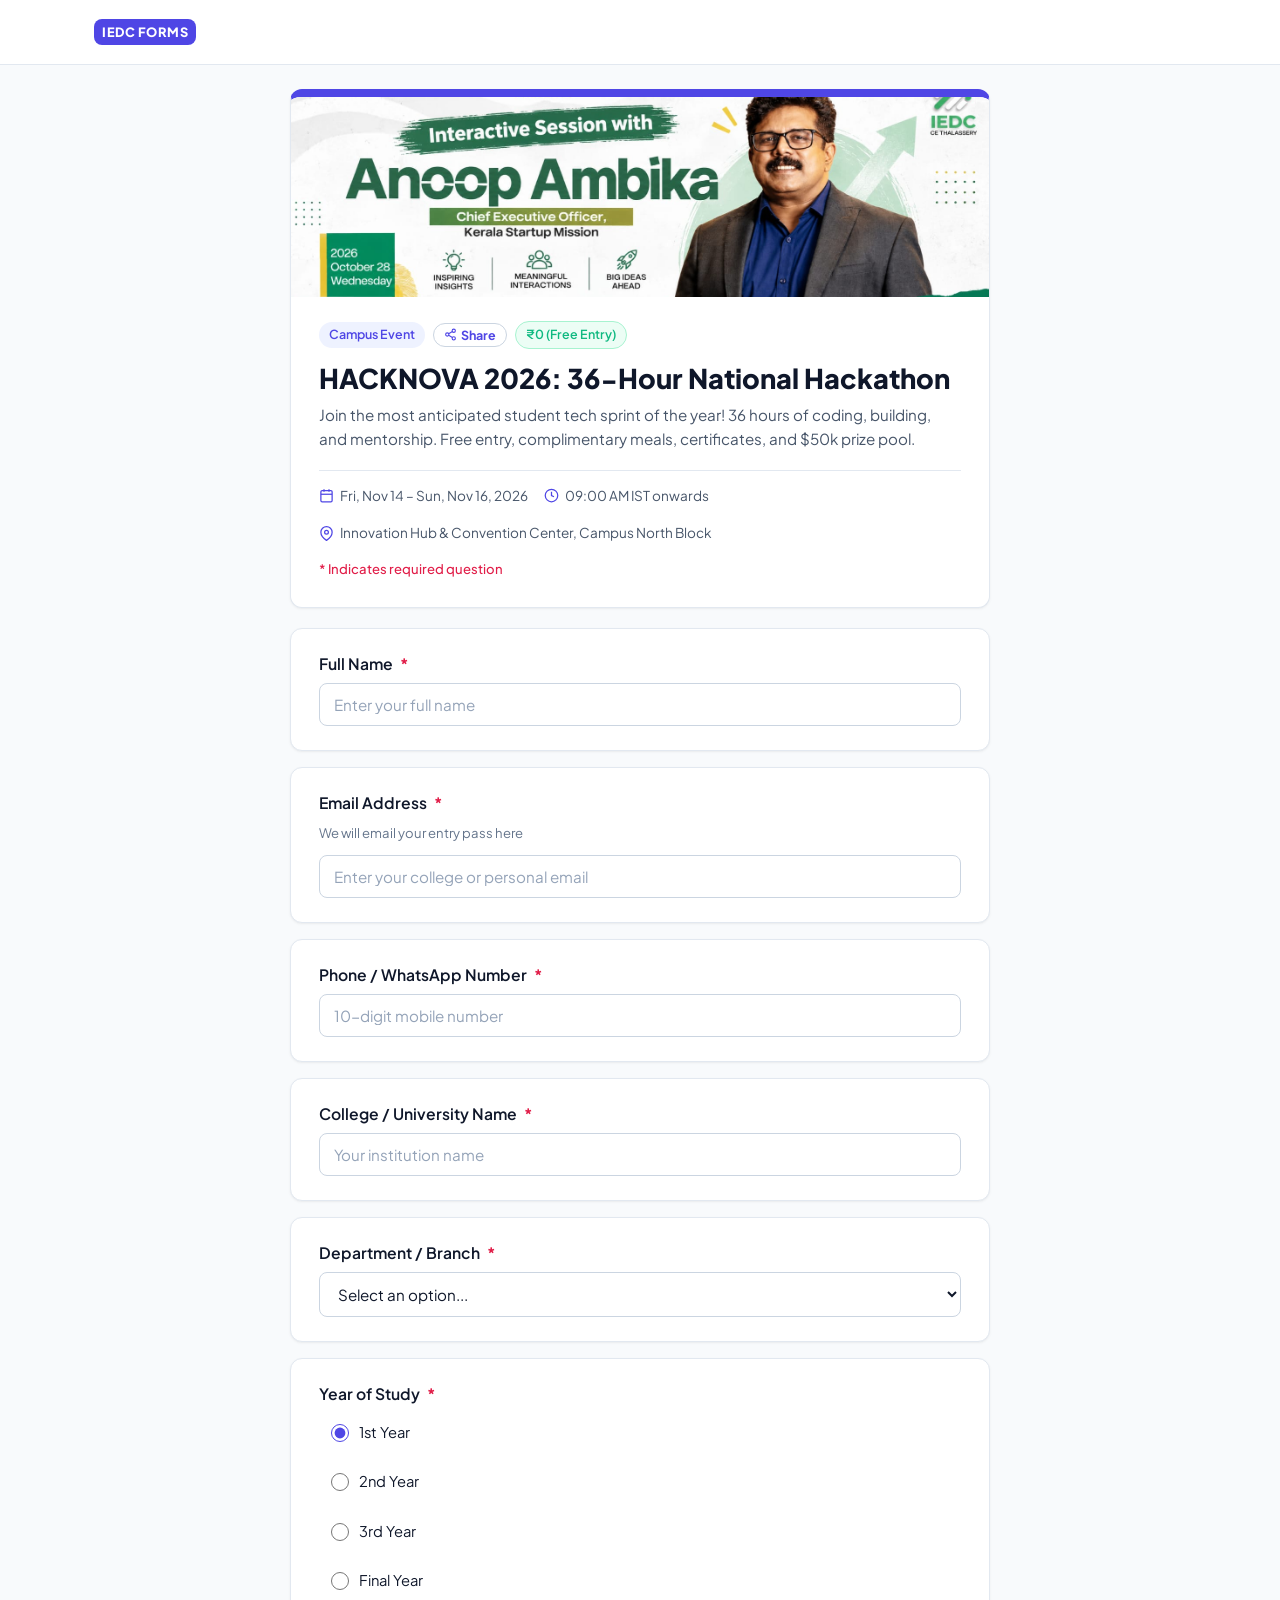
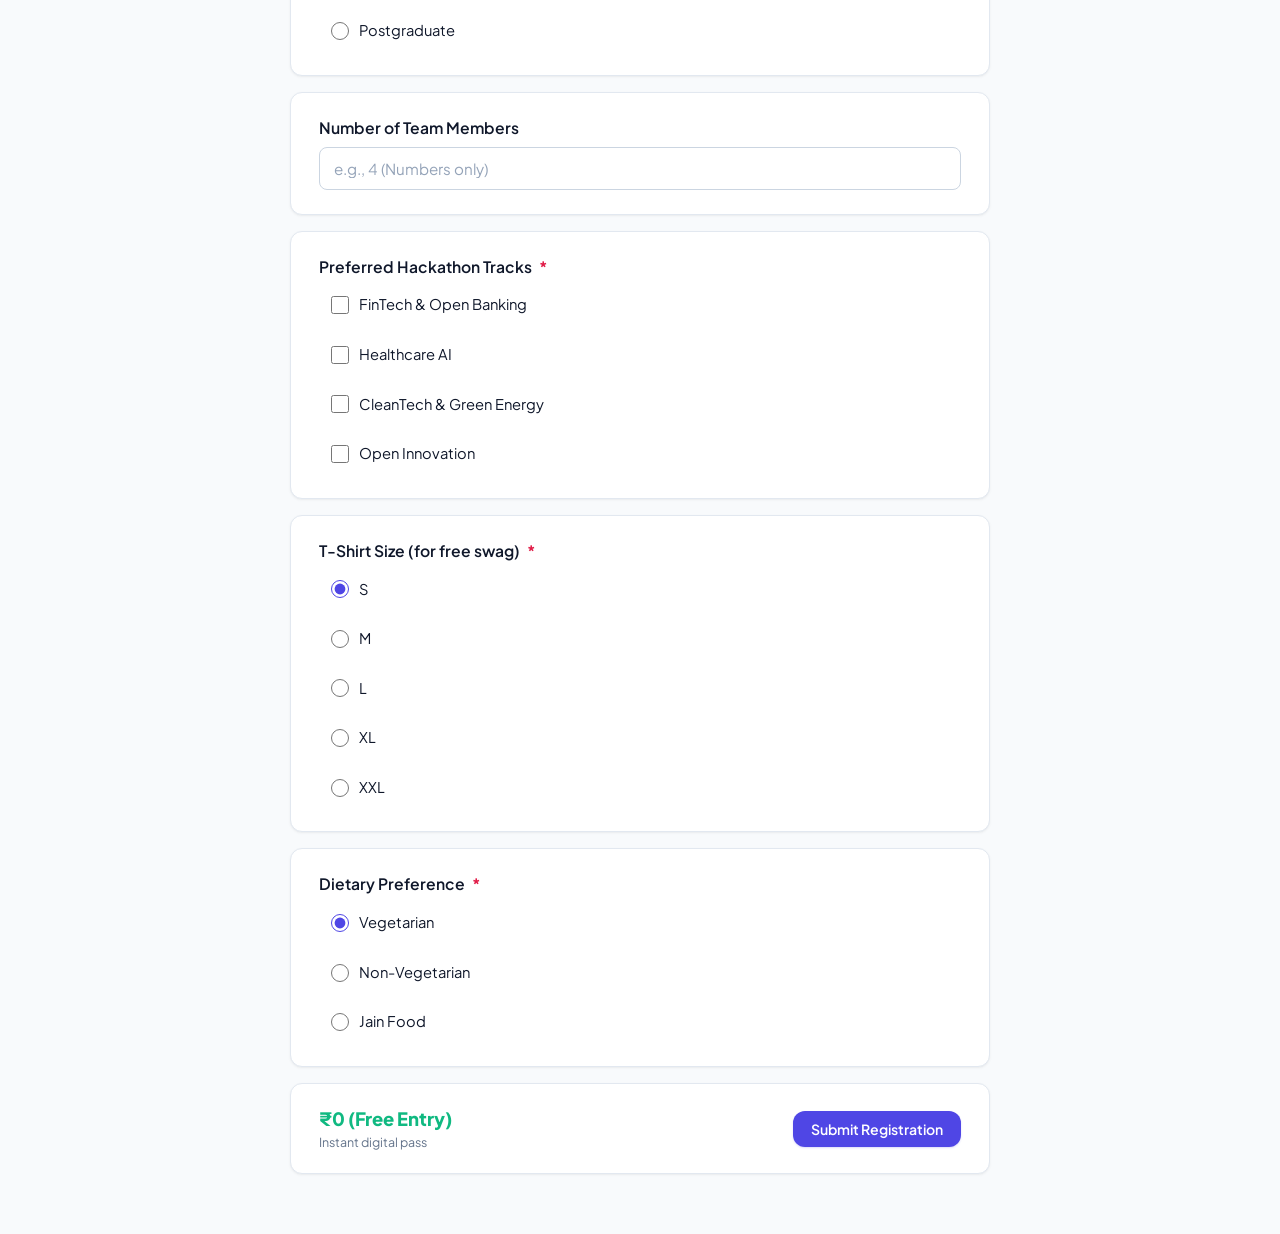
==== commit d023e09f: "fix(ui): remove choose banner overlay and polish mobile responsiveness" ====
--- a/index.html
+++ b/index.html
@@ -28,10 +28,6 @@
         <div class="form-card form-header-card">
           <div class="form-banner-wrapper">
             <img id="formBannerImg" class="form-header-banner" src="assets/images/AnoopAmbika (1).jpeg" alt="Event Banner" onerror="this.src='assets/images/AnoopAmbika (1).jpeg'">
-            <button type="button" id="btnOpenBannerPicker" class="banner-action-btn" title="Choose banner image from assets">
-              <svg width="13" height="13" viewBox="0 0 24 24" fill="none" stroke="currentColor" stroke-width="2"><rect x="3" y="3" width="18" height="18" rx="2"/><circle cx="8.5" cy="8.5" r="1.5"/><polyline points="21 15 16 10 5 21"/></svg>
-              <span>Choose Banner</span>
-            </button>
           </div>
           <div class="form-header-content">
             <div class="form-meta-badges">
@@ -211,37 +207,6 @@
     </div>
   </main>
 
-  <!-- Banner Chooser Modal -->
-  <div id="bannerPickerModal" class="image-modal-overlay" style="display:none;" onclick="closeBannerPicker()">
-    <div class="image-modal-card" style="max-width:540px;" onclick="event.stopPropagation()">
-      <div class="image-modal-header">
-        <div>
-          <h3 style="font-size:1.05rem; font-weight:800; color:var(--text-main); margin-bottom:2px;">Choose Event Banner</h3>
-          <span style="font-size:0.78rem; color:var(--text-muted);">Select an image from workspace assets or specify a custom URL</span>
-        </div>
-        <button type="button" onclick="closeBannerPicker()" style="background:none; border:none; font-size:1.4rem; cursor:pointer; color:var(--text-muted); line-height:1;">&times;</button>
-      </div>
-      <div style="padding:18px 22px;">
-        <div style="font-size:0.75rem; font-weight:700; color:var(--text-secondary); text-transform:uppercase; letter-spacing:0.04em; margin-bottom:10px;">
-          Available Assets in <code style="font-size:0.75rem; background:#f1f5f9; padding:2px 6px; border-radius:4px;">assets/images/</code>
-        </div>
-        <div id="assetBannerGrid" style="display:grid; grid-template-columns:1fr 1fr; gap:12px; margin-bottom:16px;"></div>
-
-        <div style="border-top:1px solid var(--border-color); padding-top:14px;">
-          <label style="display:block; font-size:0.75rem; font-weight:700; color:var(--text-secondary); text-transform:uppercase; letter-spacing:0.04em; margin-bottom:6px;">
-            Or Custom Image Path / Web URL
-          </label>
-          <div style="display:flex; gap:8px;">
-            <input type="text" id="customBannerUrlInput" class="form-control" style="font-size:0.85rem;" placeholder="assets/images/... or https://...">
-            <button type="button" class="btn btn-primary btn-sm" id="btnApplyCustomBanner" style="white-space:nowrap;">Apply</button>
-          </div>
-        </div>
-      </div>
-      <div style="padding:12px 22px; border-top:1px solid var(--border-color); display:flex; justify-content:flex-end;">
-        <button type="button" class="btn btn-secondary btn-sm" onclick="closeBannerPicker()">Close</button>
-      </div>
-    </div>
-  </div>
 
   <!-- Toast -->
   <div class="light-toast" id="lightToast">
@@ -264,9 +229,28 @@
     (async function () {
       'use strict';
 
-      // 1. Determine active form from URL parameter ?form=..., encoded data &d=..., or default to first
+      // 1. Determine active form from URL parameter ?form=..., pathname slug /register/e126, hash #/e126, or encoded data &d=...
       const params = new URLSearchParams(window.location.search);
-      const formId = params.get('form') || params.get('id');
+      let formId = params.get('form') || params.get('id');
+
+      // If not in query params, inspect pathname (e.g. /register/e126 or /e126)
+      if (!formId) {
+        const pathSegments = window.location.pathname.split('/').filter(Boolean);
+        if (pathSegments.length > 0) {
+          const lastSegment = pathSegments[pathSegments.length - 1];
+          if (lastSegment && !lastSegment.endsWith('.html') && lastSegment !== 'register' && lastSegment !== 'Register_forms') {
+            formId = decodeURIComponent(lastSegment);
+          }
+        }
+      }
+
+      // Check URL hash if not found yet (e.g. #/e126 or #e126)
+      if (!formId && window.location.hash) {
+        const cleanHash = window.location.hash.replace(/^#\/?/, '').split('?')[0];
+        if (cleanHash && !cleanHash.includes('=')) {
+          formId = decodeURIComponent(cleanHash);
+        }
+      }
 
       // Check URL query and hash for self-contained encoded data
       let urlData = params.get('d') || params.get('data');
@@ -385,68 +369,6 @@
       dom.formBannerImg.src = currentForm.bannerUrl || 'assets/images/AnoopAmbika (1).jpeg';
       dom.formCategoryBadge.textContent = currentForm.category || 'Campus Event';
 
-      // Banner Image Picker Modal Logic
-      const bannerModal = document.getElementById('bannerPickerModal');
-      const assetGrid = document.getElementById('assetBannerGrid');
-      const customBannerInput = document.getElementById('customBannerUrlInput');
-      const btnApplyCustom = document.getElementById('btnApplyCustomBanner');
-      const btnOpenPicker = document.getElementById('btnOpenBannerPicker');
-
-      function renderBannerAssetsGrid() {
-        if (!assetGrid) return;
-        const assets = (FormsStore.AVAILABLE_BANNER_ASSETS && FormsStore.AVAILABLE_BANNER_ASSETS.length) ? FormsStore.AVAILABLE_BANNER_ASSETS : [
-          { id: 'anoop-1', title: 'Keynote Session (Anoop Ambika - 1)', url: 'assets/images/AnoopAmbika (1).jpeg' },
-          { id: 'anoop-2', title: 'Leadership Conclave (Anoop Ambika - 2)', url: 'assets/images/AnoopAmbika (2).jpeg' }
-        ];
-
-        assetGrid.innerHTML = assets.map(a => {
-          const isActive = currentForm && (currentForm.bannerUrl === a.url);
-          return `
-            <div class="banner-asset-card ${isActive ? 'active' : ''}" onclick="selectAssetBanner('${a.url}')">
-              <img src="${a.url}" class="banner-asset-thumb" alt="${a.title}">
-              <div style="padding:8px 10px;">
-                <div style="font-size:0.78rem; font-weight:700; color:var(--text-main); white-space:nowrap; overflow:hidden; text-overflow:ellipsis;">${a.title}</div>
-                <div style="font-size:0.7rem; color:${isActive ? 'var(--primary)' : 'var(--text-muted)'}; margin-top:2px;">${isActive ? '✓ Selected' : 'Click to Select'}</div>
-              </div>
-            </div>
-          `;
-        }).join('');
-      }
-
-      window.openBannerPicker = function () {
-        if (!bannerModal) return;
-        renderBannerAssetsGrid();
-        if (customBannerInput && currentForm) {
-          customBannerInput.value = currentForm.bannerUrl || '';
-        }
-        bannerModal.style.display = 'flex';
-      };
-
-      window.closeBannerPicker = function () {
-        if (bannerModal) bannerModal.style.display = 'none';
-      };
-
-      window.selectAssetBanner = function (url) {
-        if (!currentForm || !url) return;
-        currentForm.bannerUrl = url;
-        dom.formBannerImg.src = url;
-        FormsStore.saveForm(currentForm, false);
-        window.closeBannerPicker();
-        showToast('Banner image updated successfully!');
-      };
-
-      if (btnOpenPicker) {
-        btnOpenPicker.addEventListener('click', window.openBannerPicker);
-      }
-
-      if (btnApplyCustom) {
-        btnApplyCustom.addEventListener('click', () => {
-          const val = customBannerInput.value.trim();
-          if (val) {
-            window.selectAssetBanner(val);
-          }
-        });
-      }
       dom.formTitle.textContent = currentForm.title;
       dom.formDesc.textContent = currentForm.description || '';
       dom.formDateText.textContent = currentForm.dateStr || 'Date TBD';
--- a/css/light-theme.css
+++ b/css/light-theme.css
@@ -1295,6 +1295,209 @@
   to { opacity: 1; transform: translateY(0); }
 }
 
+/* ==========================================================================
+   COMPREHENSIVE MOBILE RESPONSIVENESS (< 680px)
+   ========================================================================== */
+@media screen and (max-width: 680px) {
+  /* Container breathing room */
+  .container-narrow {
+    padding: 10px 10px 48px;
+  }
+  .container-wide {
+    padding: 10px 10px 48px;
+  }
+
+  /* App Header */
+  .app-header-inner {
+    height: 52px;
+    padding: 0 14px;
+  }
+  .header-brand {
+    font-size: 0.98rem;
+  }
+  .brand-badge {
+    font-size: 0.74rem;
+    padding: 2px 7px;
+  }
+
+  /* Form Cards & Question Cards */
+  .form-card,
+  .question-card,
+  .submit-card {
+    padding: 16px 14px;
+    border-radius: var(--radius-md);
+    margin-bottom: 12px;
+  }
+
+  /* Form Header Banner - Responsive Aspect Ratio */
+  .form-banner-wrapper {
+    height: auto;
+    aspect-ratio: 16 / 9;
+    max-height: 220px;
+    min-height: 130px;
+  }
+  .form-header-banner {
+    height: 100%;
+    width: 100%;
+    object-fit: cover;
+  }
+
+  .form-header-content {
+    padding: 16px 14px 0;
+  }
+
+  /* Title & Typography */
+  .form-title {
+    font-size: 1.35rem;
+    line-height: 1.3;
+    margin-bottom: 6px;
+    word-break: break-word;
+  }
+  .form-description {
+    font-size: 0.88rem;
+    line-height: 1.5;
+    margin-bottom: 12px;
+  }
+
+  /* Badges */
+  .form-meta-badges {
+    gap: 6px;
+    margin-bottom: 10px;
+  }
+  .pill-badge {
+    font-size: 0.72rem;
+    padding: 3px 8px;
+  }
+
+  /* Event Details Bar (Date, Time, Venue) */
+  .form-event-details-bar {
+    flex-direction: column;
+    gap: 7px;
+    padding-top: 10px;
+    font-size: 0.8rem;
+  }
+
+  /* Question Labels & Helpers */
+  .question-label {
+    font-size: 0.94rem;
+    margin-bottom: 6px;
+  }
+  .question-help {
+    font-size: 0.78rem;
+    margin-bottom: 8px;
+  }
+
+  /* Inputs & Selects: 16px to prevent iOS auto-zoom */
+  .form-control,
+  .form-select,
+  .form-textarea {
+    font-size: 16px !important;
+    padding: 11px 12px;
+    border-radius: var(--radius-sm);
+  }
+
+  /* Options list (Radios and Checkboxes) - Touch friendly (min 44px height) */
+  .form-choice-option {
+    padding: 10px 12px;
+    min-height: 44px;
+    font-size: 0.9rem;
+    gap: 10px;
+  }
+
+  /* Submit Button Card */
+  .submit-card-content {
+    flex-direction: column;
+    align-items: stretch;
+    gap: 10px;
+  }
+  .submit-btn {
+    width: 100%;
+    padding: 13px 18px;
+    font-size: 0.95rem;
+    justify-content: center;
+  }
+  .submit-fee-info {
+    text-align: center;
+  }
+
+  /* Payment Notice Card */
+  .payment-notice-card {
+    flex-direction: column;
+    align-items: center;
+    text-align: center;
+    gap: 12px;
+    padding: 16px 12px;
+  }
+
+  /* File Upload Dropzone */
+  .upload-dropzone {
+    padding: 20px 14px;
+  }
+  .upload-icon {
+    width: 40px;
+    height: 40px;
+  }
+
+  /* E-Ticket Pass Confirmation */
+  .ticket-light-pass {
+    max-width: 100%;
+    margin: 16px 0;
+    border-radius: var(--radius-md);
+  }
+  .ticket-light-header {
+    padding: 12px 14px;
+  }
+  .ticket-light-body {
+    padding: 16px 14px 12px;
+  }
+  .ticket-meta-grid {
+    grid-template-columns: 1fr;
+    gap: 8px;
+  }
+  .ticket-qr-section {
+    padding: 14px 12px;
+    flex-direction: column;
+    text-align: center;
+    gap: 10px;
+  }
+  .ticket-actions-bar {
+    flex-direction: column;
+    gap: 8px;
+  }
+  .ticket-actions-bar .btn {
+    width: 100%;
+    justify-content: center;
+  }
+
+  /* Admin Studio Mobile */
+  .admin-header-tabs {
+    overflow-x: auto;
+    -webkit-overflow-scrolling: touch;
+    padding-bottom: 4px;
+    gap: 6px;
+  }
+  .admin-tab-btn {
+    white-space: nowrap;
+    padding: 7px 12px;
+    font-size: 0.8rem;
+  }
+  .admin-stats-grid {
+    grid-template-columns: 1fr 1fr;
+    gap: 10px;
+  }
+  .builder-form-grid,
+  [style*="grid-template-columns: 2fr 1fr"],
+  [style*="grid-template-columns: 1fr 1fr"],
+  [style*="grid-template-columns:2fr 1fr"],
+  [style*="grid-template-columns:1fr 1fr"] {
+    grid-template-columns: 1fr !important;
+  }
+  .table-responsive {
+    overflow-x: auto;
+    -webkit-overflow-scrolling: touch;
+  }
+}
+
 /* Print Styles */
 @media print {
   body {
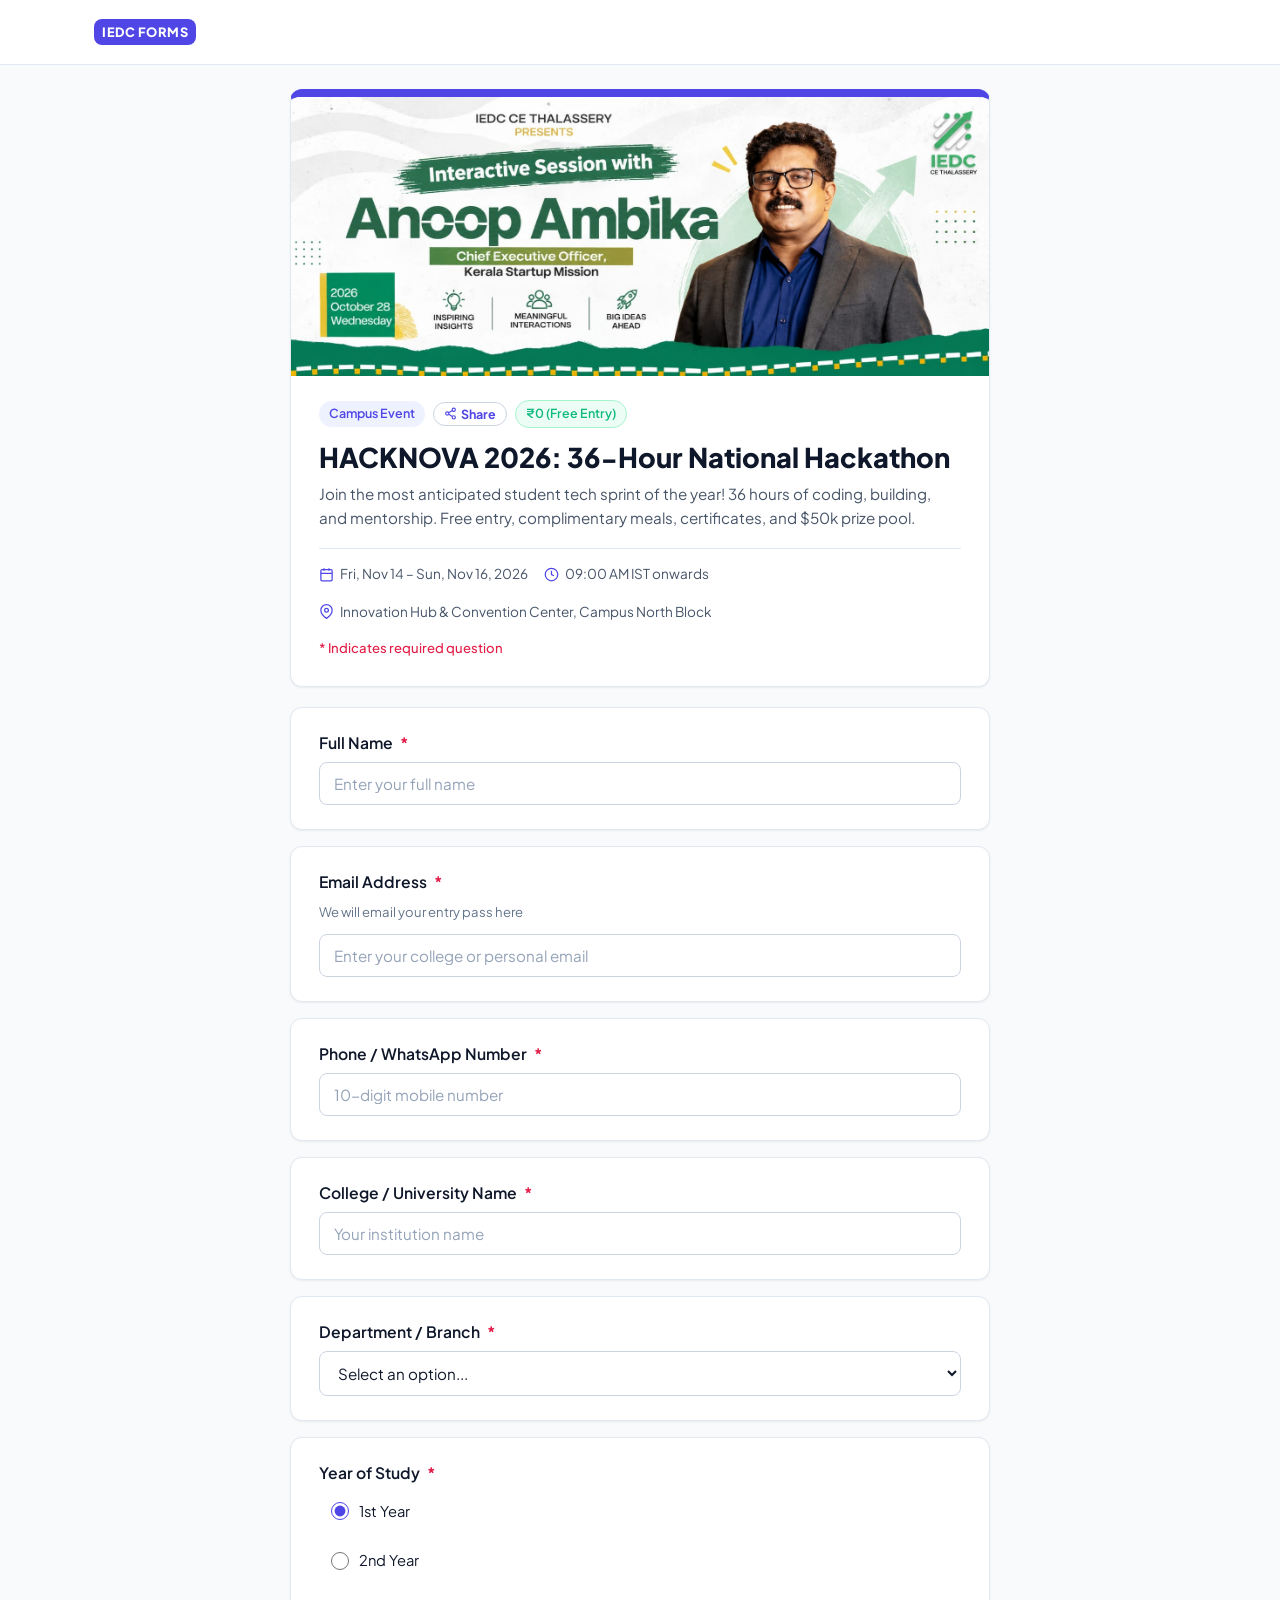
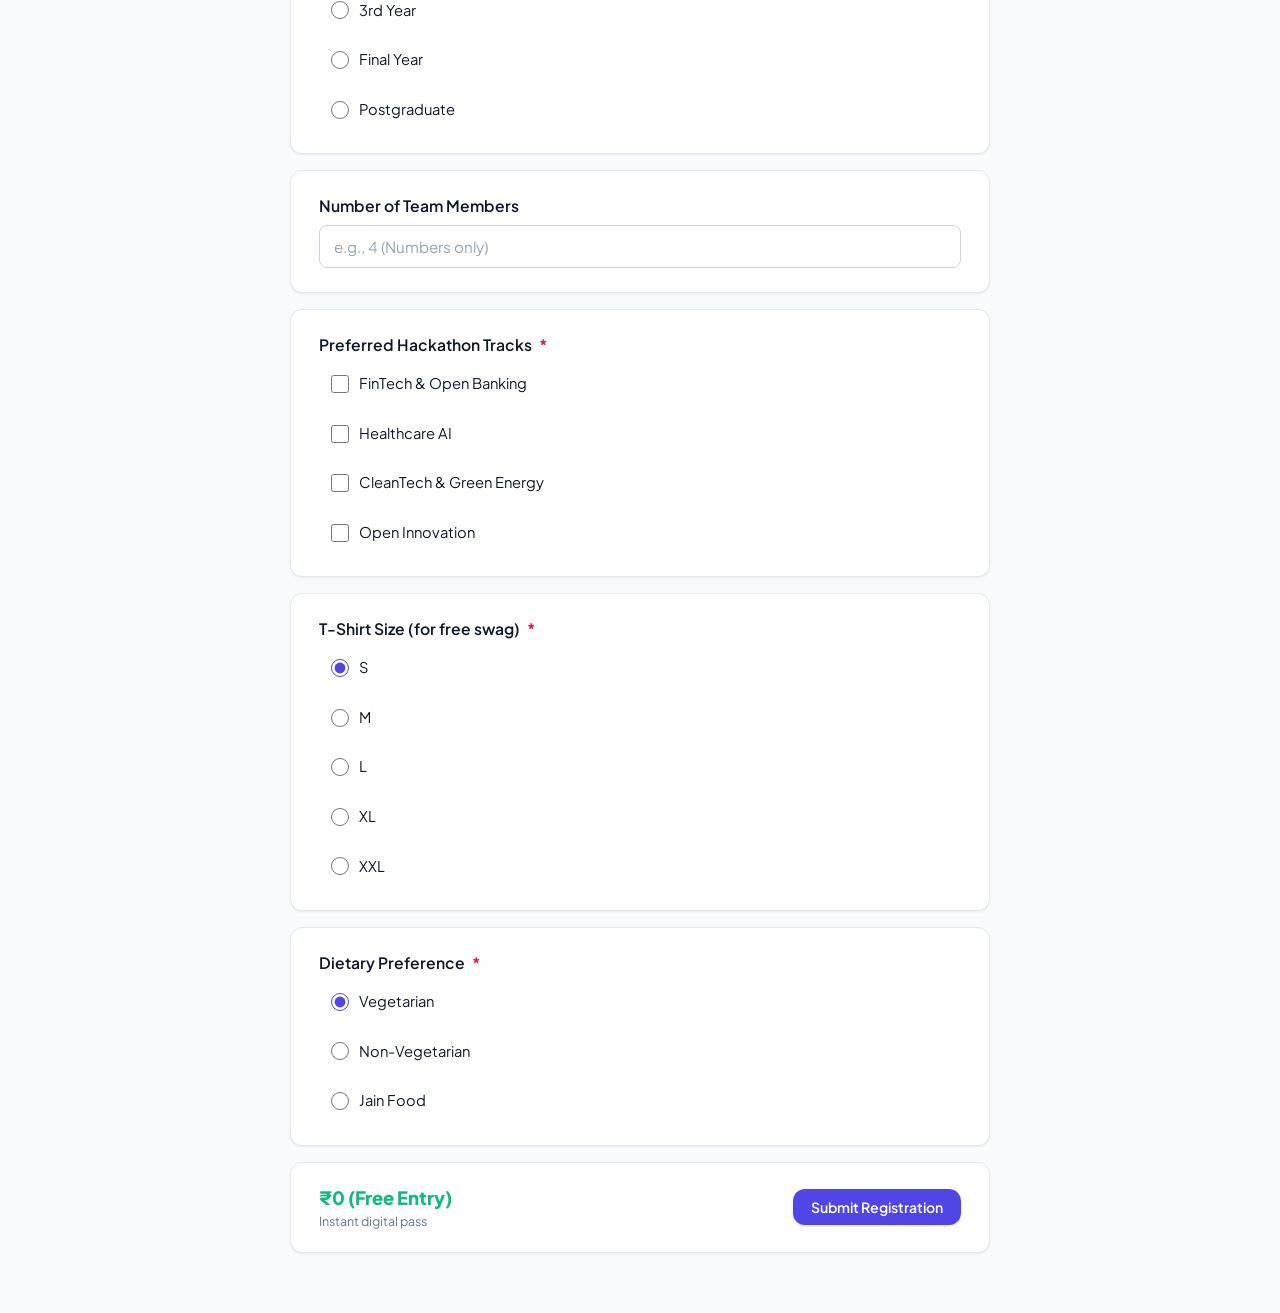
==== commit dca0b844: "fix: always fetch latest published questions from Google Sheets cloud" ====
--- a/index.html
+++ b/index.html
@@ -276,17 +276,18 @@
         }
       }
 
-      // B. Look up form by ID from local storage / catalog
+      // B. Baseline form from local cache / catalog (for instant render)
       if (!currentForm && formId) {
         currentForm = FormsStore.getFormById(formId);
       }
 
-      // C. If still not found and a formId was requested, fetch from Google Sheets cloud!
-      if (!currentForm && formId) {
+      // C. Always check Google Sheets cloud for the latest published questions & updates!
+      if (formId) {
         try {
-          currentForm = await FormsStore.fetchFormFromCloud(formId);
-          if (currentForm) {
-            FormsStore.saveForm(currentForm, true); // Cache locally
+          const cloudForm = await FormsStore.fetchFormFromCloud(formId);
+          if (cloudForm && cloudForm.title) {
+            currentForm = cloudForm;
+            FormsStore.saveForm(cloudForm, true); // Cache latest published version locally
           }
         } catch (err) {
           console.warn("Cloud form fetch error:", err);
--- a/css/light-theme.css
+++ b/css/light-theme.css
@@ -225,15 +225,13 @@
 .form-banner-wrapper {
   position: relative;
   width: 100%;
-  height: 200px;
   overflow: hidden;
-  background: #f1f5f9;
+  background: #f8fafc;
 }
 
 .form-header-banner {
   width: 100%;
-  height: 200px;
-  object-fit: cover;
+  height: auto;
   display: block;
 }
 
@@ -1329,17 +1327,21 @@
     margin-bottom: 12px;
   }
 
-  /* Form Header Banner - Responsive Aspect Ratio */
+  /* Form Header Banner - Full Poster Display (Never Cut Off) */
   .form-banner-wrapper {
+    width: 100%;
     height: auto;
-    aspect-ratio: 16 / 9;
-    max-height: 220px;
-    min-height: 130px;
+    aspect-ratio: auto;
+    max-height: none;
+    min-height: 0;
+    background: transparent;
   }
   .form-header-banner {
-    height: 100%;
     width: 100%;
-    object-fit: cover;
+    height: auto;
+    max-height: none;
+    object-fit: contain;
+    display: block;
   }
 
   .form-header-content {
